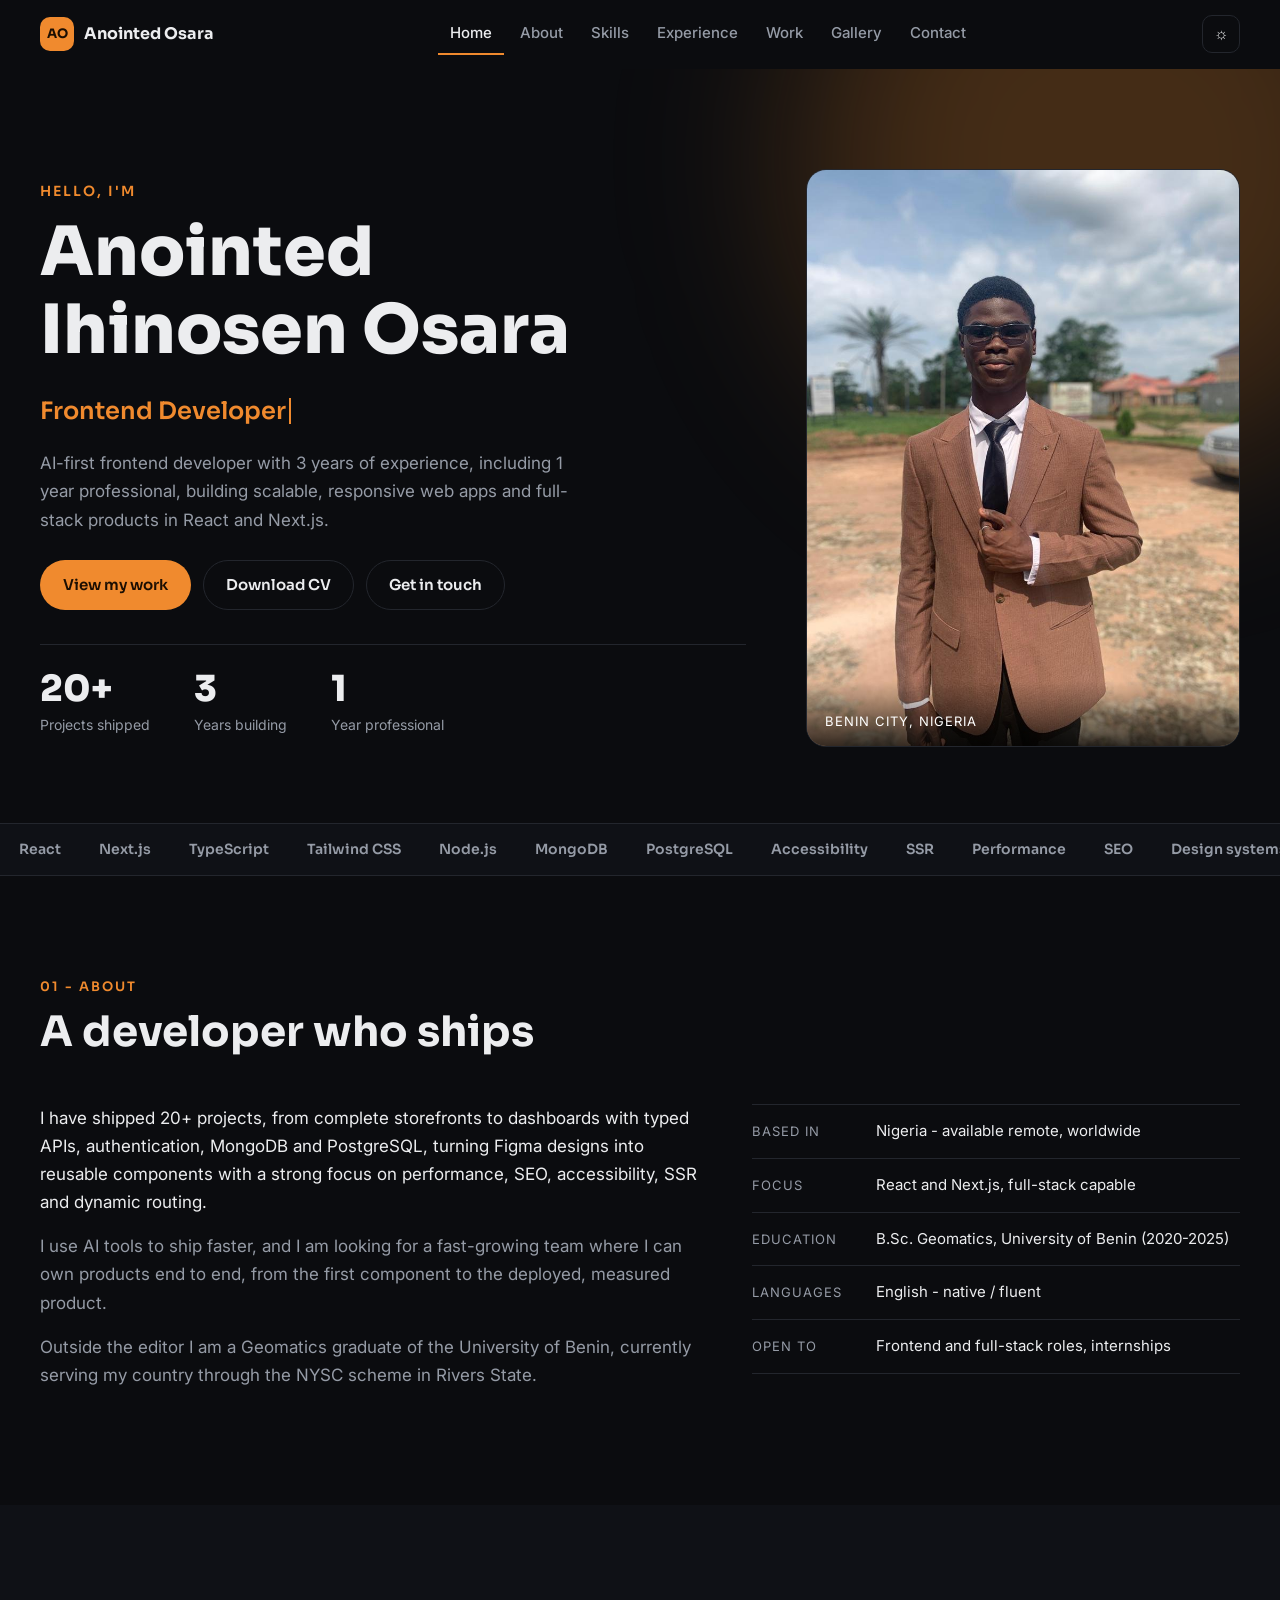
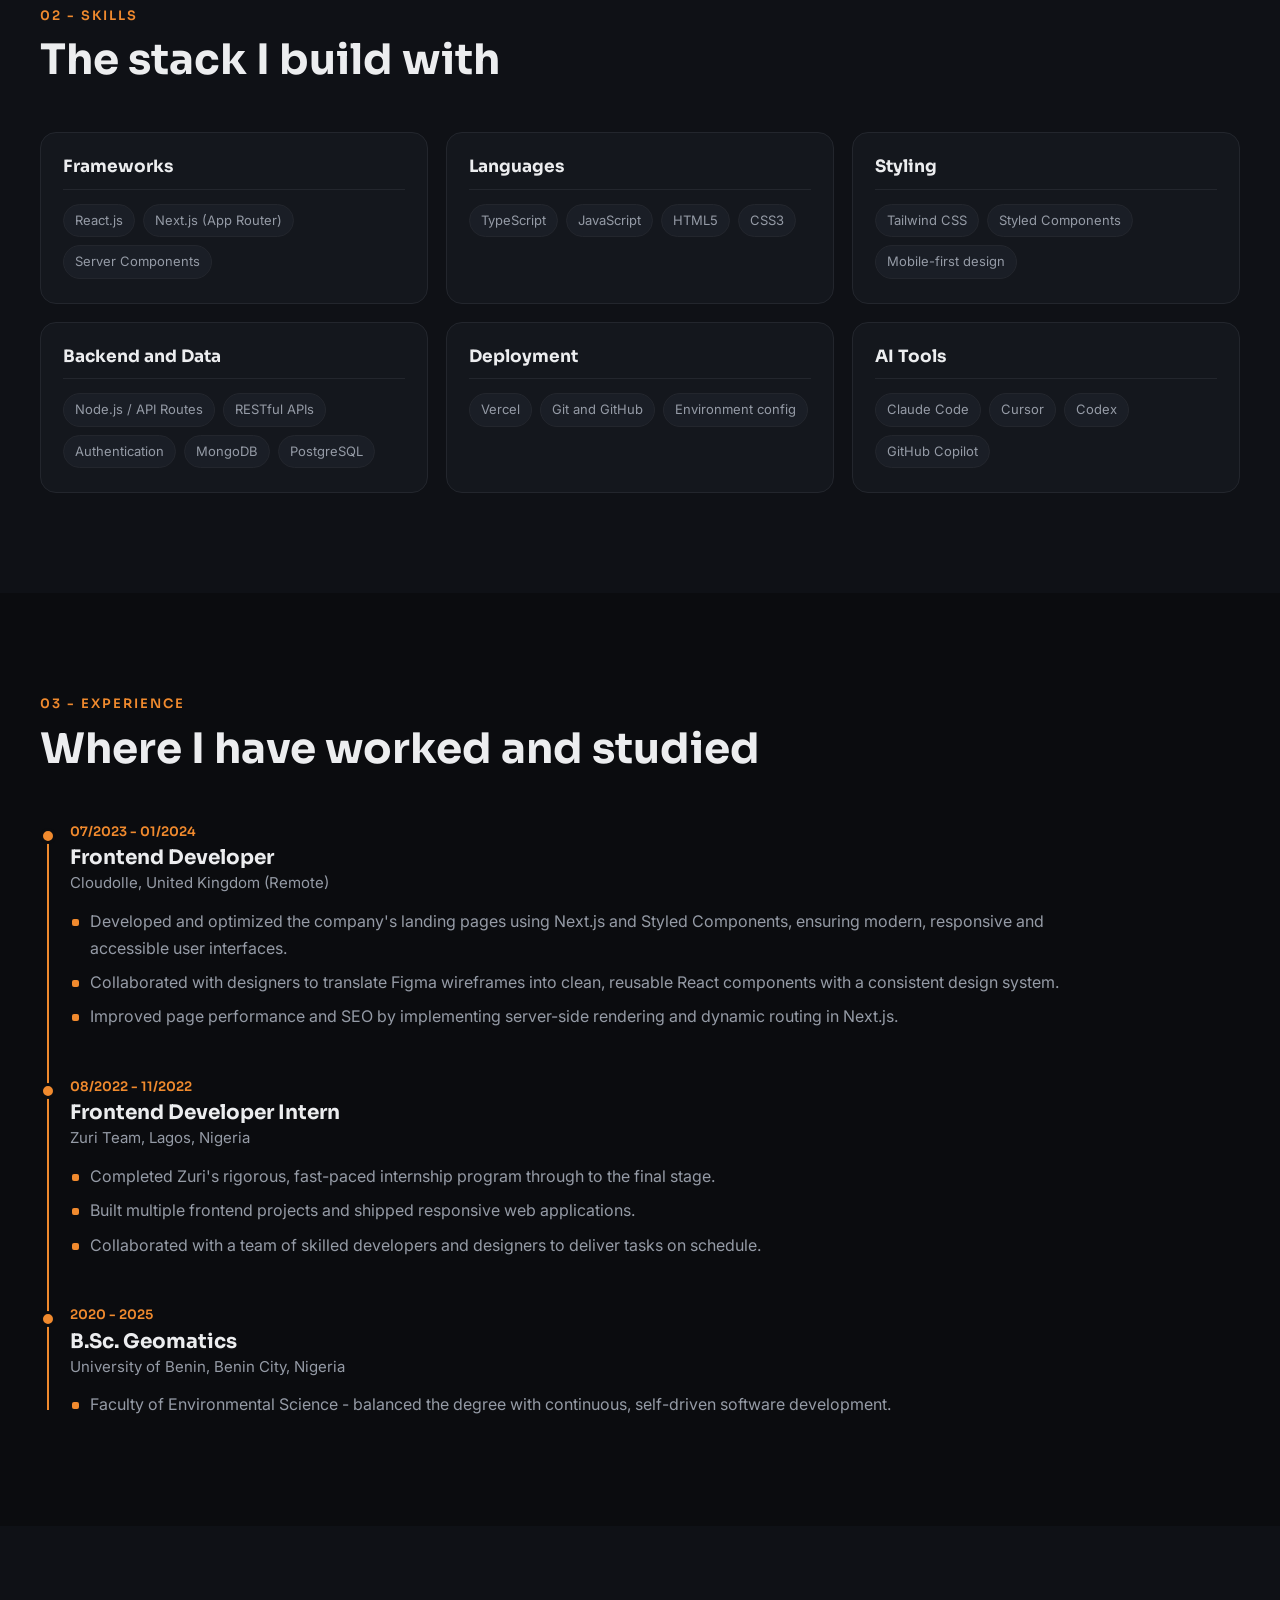
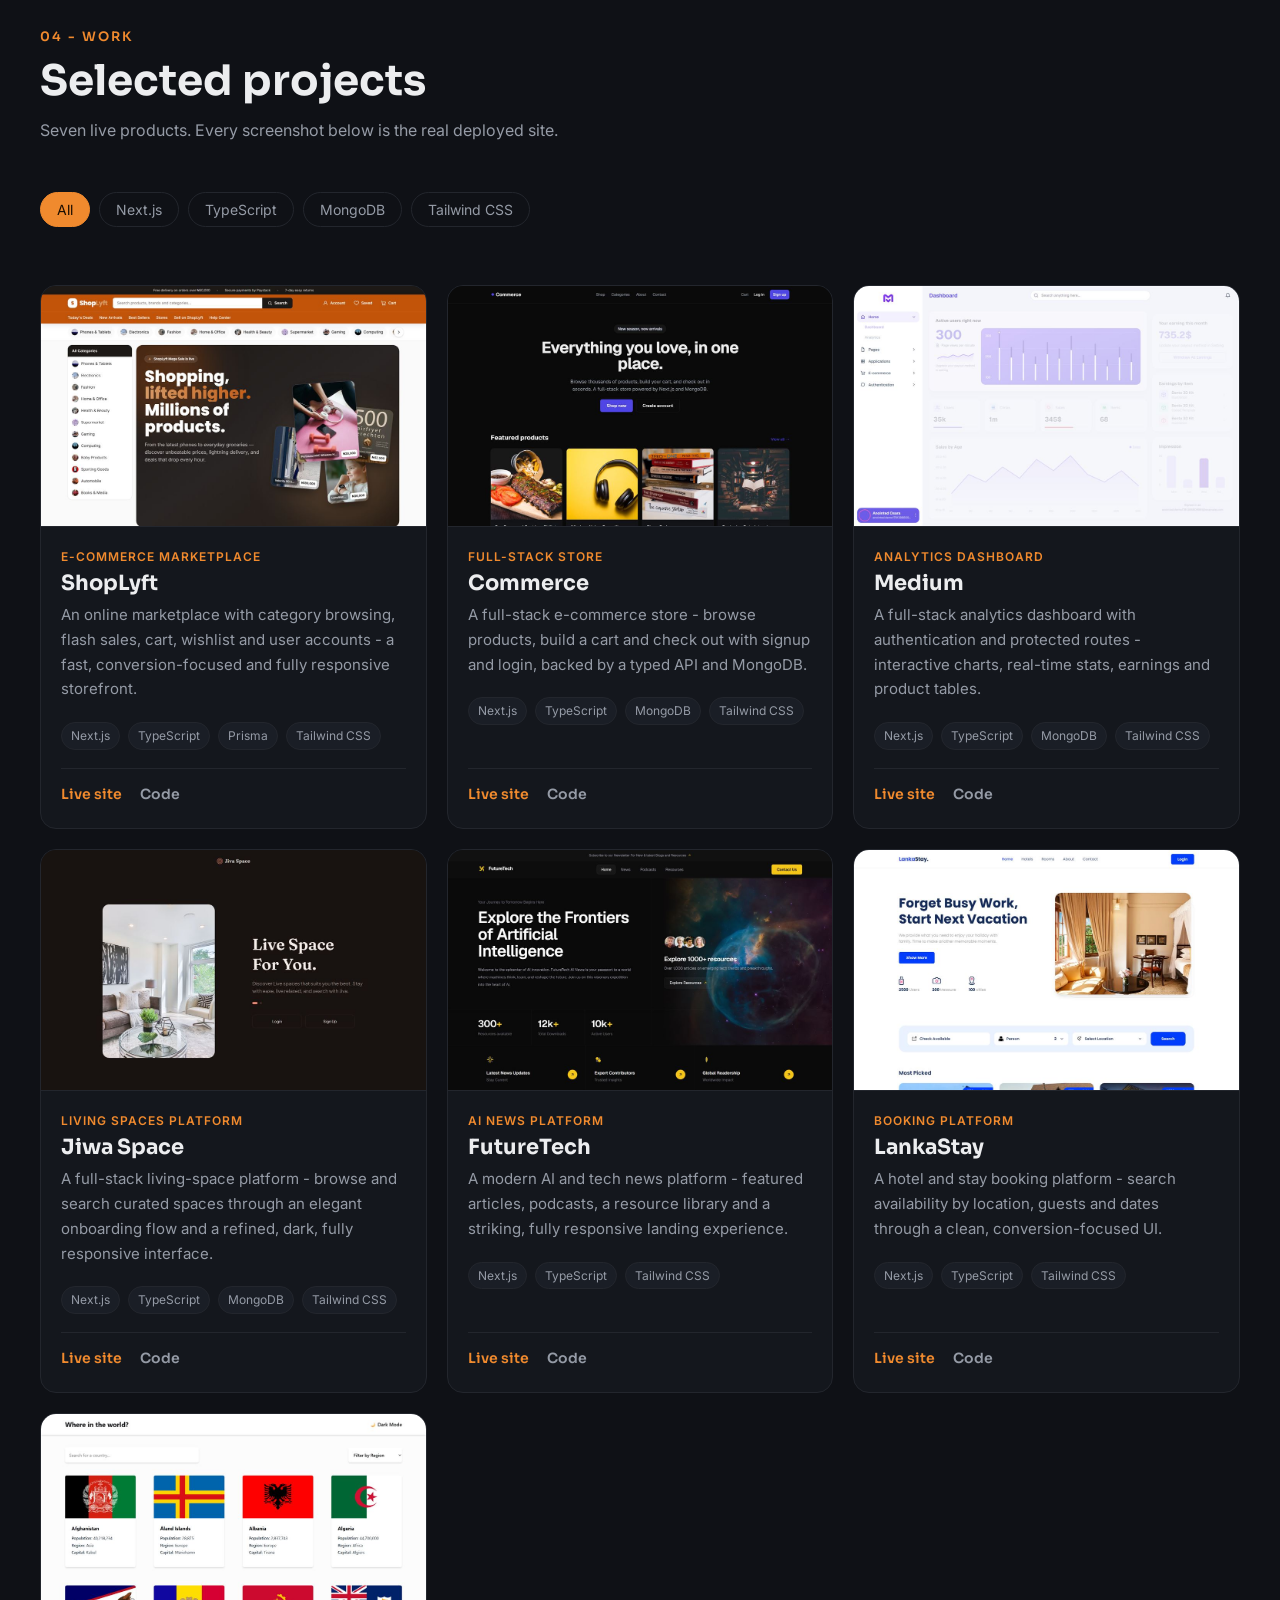
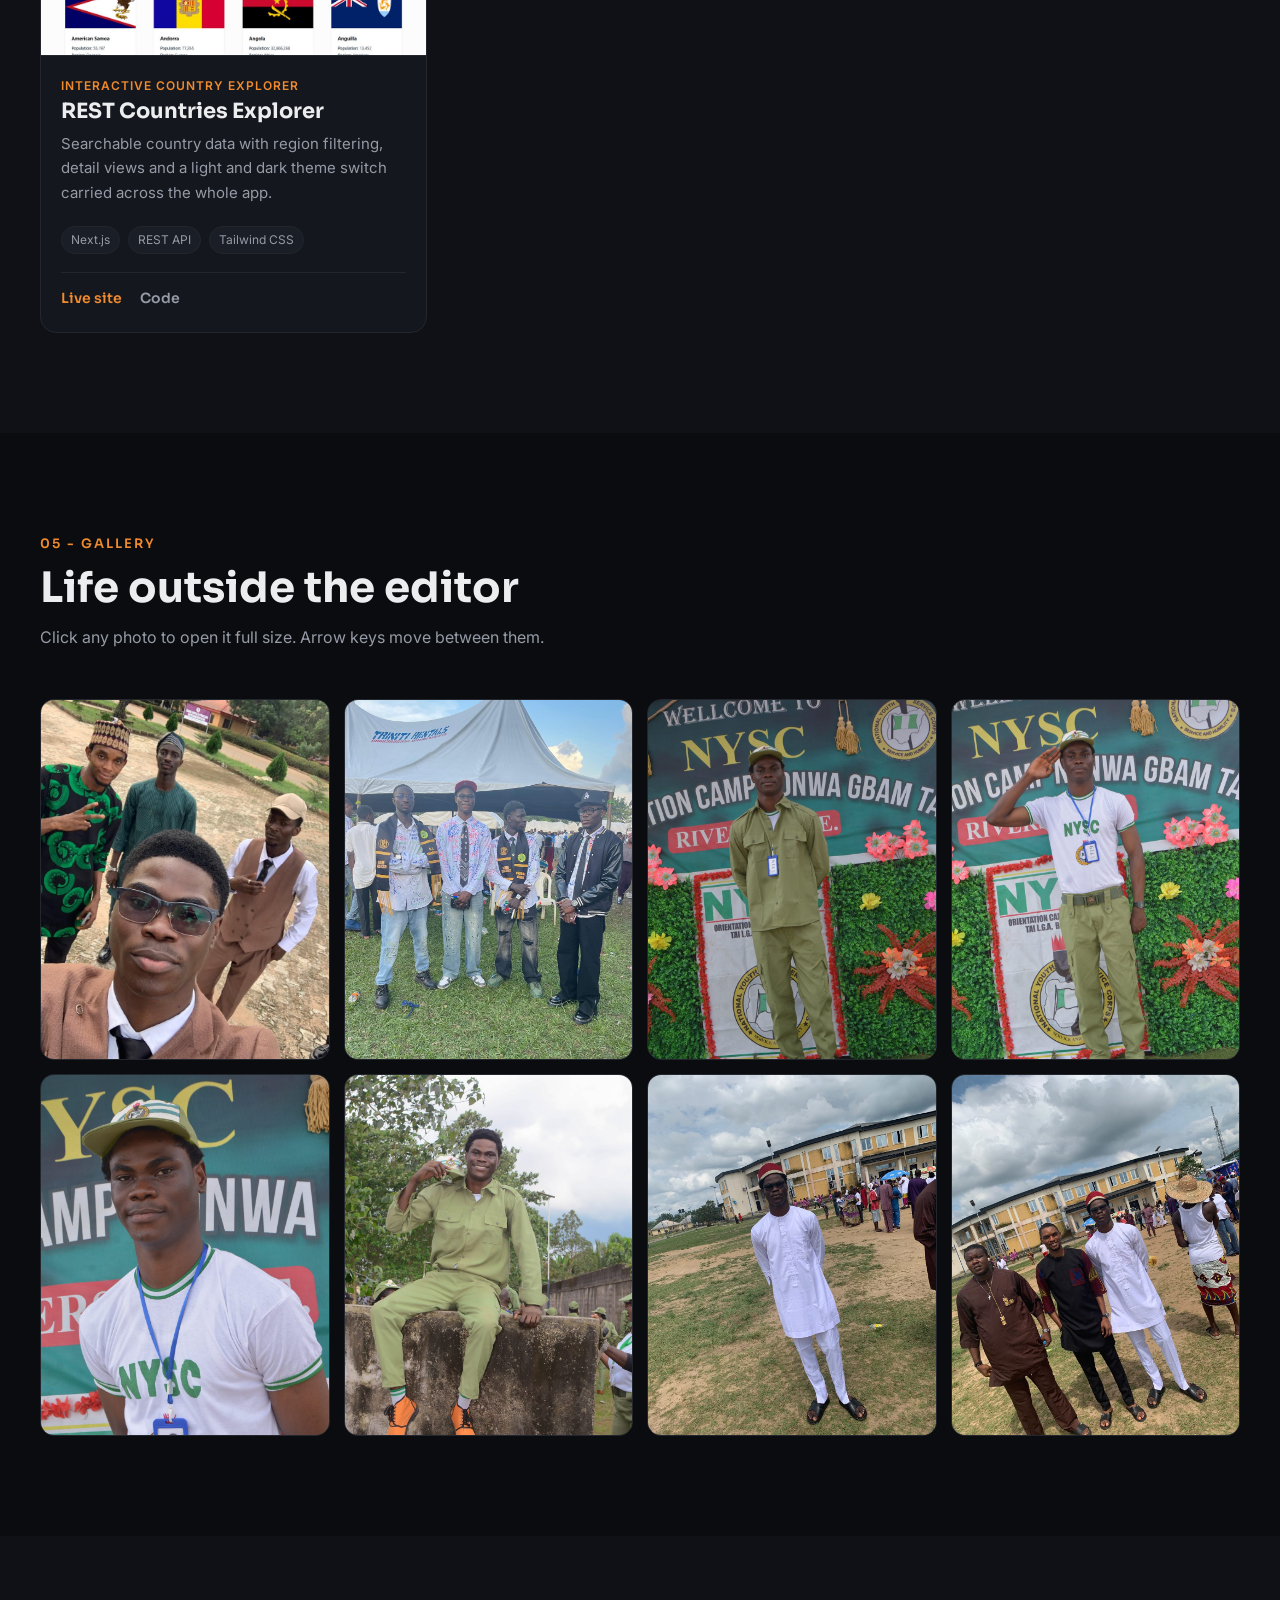
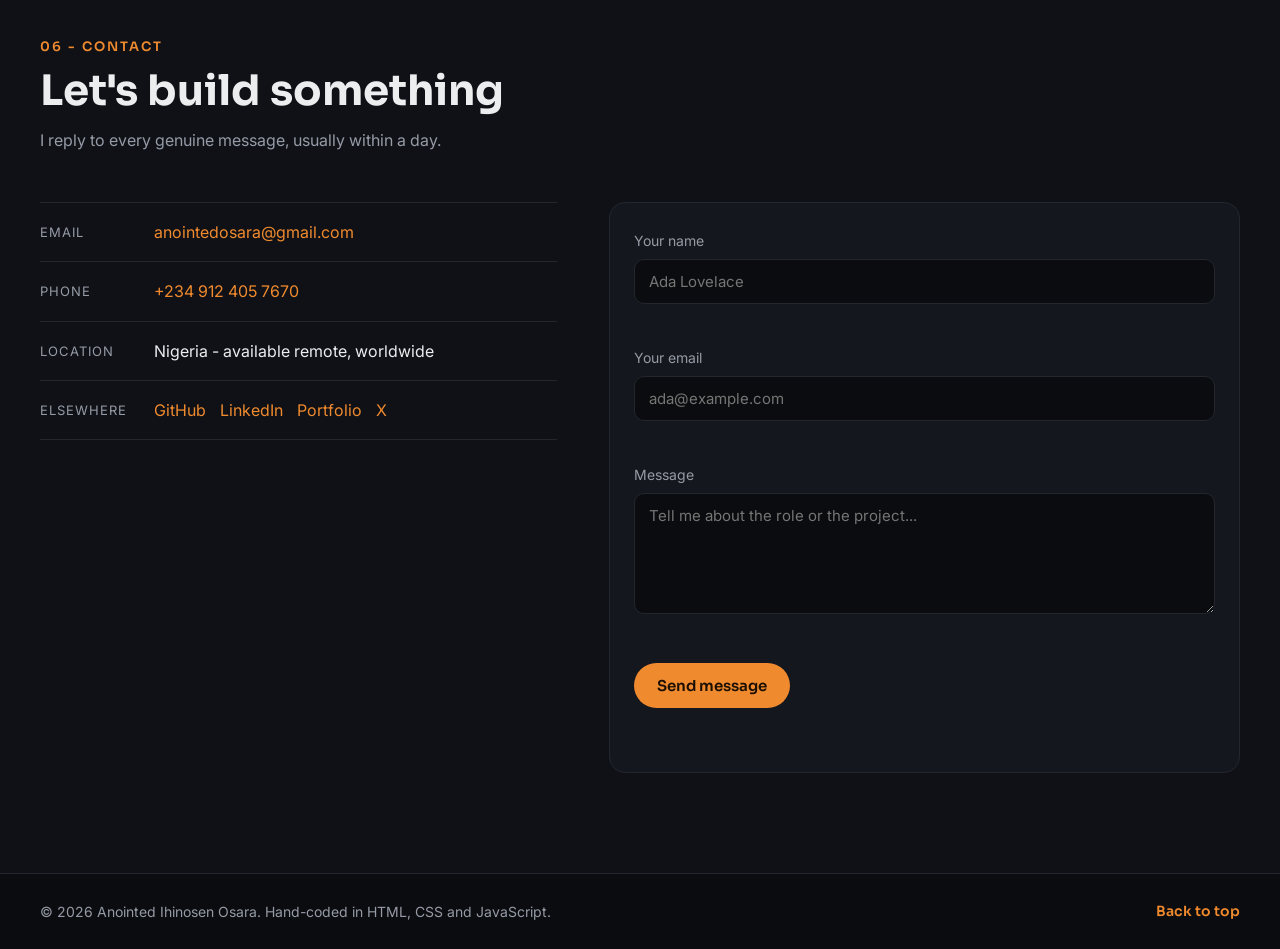
==== index.html @ dbbafff1 "first commit" ====
<!DOCTYPE html>
<html lang="en" data-theme="dark">

<head>
  <meta charset="UTF-8">
  <meta name="viewport" content="width=device-width, initial-scale=1.0">

  <title>Anointed Osara - Frontend Developer</title>
  <meta name="description" content="Personal website of Anointed Ihinosen Osara, a frontend developer building responsive web apps with React and Next.js.">
  <meta name="author" content="Anointed Ihinosen Osara">

  <!-- Used when the page is shared on social media -->
  <meta property="og:title" content="Anointed Osara - Frontend Developer">
  <meta property="og:description" content="Frontend developer (React and Next.js), full-stack capable. 20+ projects shipped.">
  <meta property="og:image" content="images/photo-profile.jpg">

  <!-- The small icon on the browser tab -->
  <link rel="icon" href="favicon.ico">
  <link rel="apple-touch-icon" href="apple-touch-icon.png">

  <!-- Fonts, then our own stylesheet -->
  <link rel="preconnect" href="https://fonts.googleapis.com">
  <link rel="preconnect" href="https://fonts.gstatic.com" crossorigin>
  <link href="https://fonts.googleapis.com/css2?family=Sora:wght@400;600;700;800&family=Inter:wght@400;500;600&display=swap" rel="stylesheet">
  <link rel="stylesheet" href="css/style.css">
</head>

<body>

  <!-- Lets keyboard users jump straight past the menu -->
  <a class="skip-link" href="#main">Skip to content</a>

  <!-- The thin orange bar at the top. JavaScript sets its width. -->
  <div class="progress" id="progress"></div>


  <!-- ============================================================
       HEADER
       ============================================================ -->
  <header class="site-header" id="header">
    <div class="wrap header-inner">

      <a class="brand" href="#home">
        <span class="brand-mark">AO</span>
        <span class="brand-text">Anointed Osara</span>
      </a>

      <nav class="nav" id="nav">
        <ul class="nav-list">
          <li><a class="nav-link" href="#home">Home</a></li>
          <li><a class="nav-link" href="#about">About</a></li>
          <li><a class="nav-link" href="#skills">Skills</a></li>
          <li><a class="nav-link" href="#experience">Experience</a></li>
          <li><a class="nav-link" href="#work">Work</a></li>
          <li><a class="nav-link" href="#gallery">Gallery</a></li>
          <li><a class="nav-link" href="#contact">Contact</a></li>
        </ul>
      </nav>

      <div class="header-tools">
        <!-- Switches between the dark and light colours -->
        <button class="icon-btn" id="themeButton" type="button" aria-label="Switch to light theme">
          <span id="themeIcon">&#9788;</span>
        </button>

        <!-- Opens the menu on phones and tablets -->
        <button class="menu-btn" id="menuButton" type="button" aria-label="Menu" aria-expanded="false">
          &#9776;
        </button>
      </div>

    </div>
  </header>

  <!-- The dark sheet behind the open mobile menu -->
  <div class="nav-scrim" id="navScrim"></div>


  <main id="main">

    <!-- ============================================================
         HERO
         ============================================================ -->
    <section class="hero" id="home">
      <div class="hero-glow"></div>

      <div class="wrap hero-grid">

        <div>
          <p class="eyebrow">Hello, I'm</p>

          <h1 class="hero-name">Anointed<br>Ihinosen Osara</h1>

          <!-- JavaScript types the job titles into this span -->
          <p class="hero-role">
            <span id="typed"></span><span class="caret"></span>
          </p>

          <p class="hero-intro">
            AI-first frontend developer with 3 years of experience, including 1 year
            professional, building scalable, responsive web apps and full-stack
            products in React and Next.js.
          </p>

          <div class="hero-actions">
            <a class="btn btn-primary" href="#work">View my work</a>
            <a class="btn btn-ghost" href="anointed-osara-cv.pdf" download>Download CV</a>
            <a class="btn btn-ghost" href="#contact">Get in touch</a>
          </div>

          <!-- JavaScript counts these up from 0. It reads the
               target from data-count and the "+" from data-suffix. -->
          <ul class="stats" id="stats">
            <li>
              <strong class="stat-number" data-count="20" data-suffix="+">0</strong>
              <span>Projects shipped</span>
            </li>
            <li>
              <strong class="stat-number" data-count="3">0</strong>
              <span>Years building</span>
            </li>
            <li>
              <strong class="stat-number" data-count="1">0</strong>
              <span>Year professional</span>
            </li>
          </ul>
        </div>

        <figure class="hero-photo reveal">
          <img src="images/photo-profile.jpg" width="810" height="1080"
               alt="Anointed Osara standing outdoors in a tan suit and tie">
          <figcaption>Benin City, Nigeria</figcaption>
        </figure>

      </div>

      <!-- The scrolling strip of tool names. The list is written
           twice so the animation can loop without a gap. -->
      <div class="marquee">
        <div class="marquee-track">
          <span>React</span>
          <span>Next.js</span>
          <span>TypeScript</span>
          <span>Tailwind CSS</span>
          <span>Node.js</span>
          <span>MongoDB</span>
          <span>PostgreSQL</span>
          <span>Accessibility</span>
          <span>SSR</span>
          <span>Performance</span>
          <span>SEO</span>
          <span>Design systems</span>

          <span>React</span>
          <span>Next.js</span>
          <span>TypeScript</span>
          <span>Tailwind CSS</span>
          <span>Node.js</span>
          <span>MongoDB</span>
          <span>PostgreSQL</span>
          <span>Accessibility</span>
          <span>SSR</span>
          <span>Performance</span>
          <span>SEO</span>
          <span>Design systems</span>
        </div>
      </div>
    </section>


    <!-- ============================================================
         ABOUT
         ============================================================ -->
    <section class="section" id="about">
      <div class="wrap">

        <div class="section-head reveal">
          <p class="section-tag">01 - About</p>
          <h2 class="section-title">A developer who ships</h2>
        </div>

        <div class="about-grid">

          <div class="about-text reveal">
            <p>
              I have shipped 20+ projects, from complete storefronts to dashboards
              with typed APIs, authentication, MongoDB and PostgreSQL, turning Figma
              designs into reusable components with a strong focus on performance,
              SEO, accessibility, SSR and dynamic routing.
            </p>
            <p>
              I use AI tools to ship faster, and I am looking for a fast-growing team
              where I can own products end to end, from the first component to the
              deployed, measured product.
            </p>
            <p>
              Outside the editor I am a Geomatics graduate of the University of Benin,
              currently serving my country through the NYSC scheme in Rivers State.
            </p>
          </div>

          <ul class="facts reveal">
            <li>
              <span class="fact-key">Based in</span>
              <span class="fact-value">Nigeria - available remote, worldwide</span>
            </li>
            <li>
              <span class="fact-key">Focus</span>
              <span class="fact-value">React and Next.js, full-stack capable</span>
            </li>
            <li>
              <span class="fact-key">Education</span>
              <span class="fact-value">B.Sc. Geomatics, University of Benin (2020-2025)</span>
            </li>
            <li>
              <span class="fact-key">Languages</span>
              <span class="fact-value">English - native / fluent</span>
            </li>
            <li>
              <span class="fact-key">Open to</span>
              <span class="fact-value">Frontend and full-stack roles, internships</span>
            </li>
          </ul>

        </div>
      </div>
    </section>


    <!-- ============================================================
         SKILLS
         ============================================================ -->
    <section class="section section-alt" id="skills">
      <div class="wrap">

        <div class="section-head reveal">
          <p class="section-tag">02 - Skills</p>
          <h2 class="section-title">The stack I build with</h2>
        </div>

        <div class="skills-grid">

          <div class="card skill-card reveal">
            <h3>Frameworks</h3>
            <ul class="tags">
              <li>React.js</li>
              <li>Next.js (App Router)</li>
              <li>Server Components</li>
            </ul>
          </div>

          <div class="card skill-card reveal">
            <h3>Languages</h3>
            <ul class="tags">
              <li>TypeScript</li>
              <li>JavaScript</li>
              <li>HTML5</li>
              <li>CSS3</li>
            </ul>
          </div>

          <div class="card skill-card reveal">
            <h3>Styling</h3>
            <ul class="tags">
              <li>Tailwind CSS</li>
              <li>Styled Components</li>
              <li>Mobile-first design</li>
            </ul>
          </div>

          <div class="card skill-card reveal">
            <h3>Backend and Data</h3>
            <ul class="tags">
              <li>Node.js / API Routes</li>
              <li>RESTful APIs</li>
              <li>Authentication</li>
              <li>MongoDB</li>
              <li>PostgreSQL</li>
            </ul>
          </div>

          <div class="card skill-card reveal">
            <h3>Deployment</h3>
            <ul class="tags">
              <li>Vercel</li>
              <li>Git and GitHub</li>
              <li>Environment config</li>
            </ul>
          </div>

          <div class="card skill-card reveal">
            <h3>AI Tools</h3>
            <ul class="tags">
              <li>Claude Code</li>
              <li>Cursor</li>
              <li>Codex</li>
              <li>GitHub Copilot</li>
            </ul>
          </div>

        </div>
      </div>
    </section>


    <!-- ============================================================
         EXPERIENCE
         ============================================================ -->
    <section class="section" id="experience">
      <div class="wrap">

        <div class="section-head reveal">
          <p class="section-tag">03 - Experience</p>
          <h2 class="section-title">Where I have worked and studied</h2>
        </div>

        <div class="timeline">

          <div class="job reveal">
            <div class="job-dot"></div>
            <p class="job-date">07/2023 - 01/2024</p>
            <h3 class="job-role">Frontend Developer</h3>
            <p class="job-place">Cloudolle, United Kingdom (Remote)</p>
            <ul class="job-points">
              <li>
                Developed and optimized the company's landing pages using Next.js and
                Styled Components, ensuring modern, responsive and accessible user
                interfaces.
              </li>
              <li>
                Collaborated with designers to translate Figma wireframes into clean,
                reusable React components with a consistent design system.
              </li>
              <li>
                Improved page performance and SEO by implementing server-side
                rendering and dynamic routing in Next.js.
              </li>
            </ul>
          </div>

          <div class="job reveal">
            <div class="job-dot"></div>
            <p class="job-date">08/2022 - 11/2022</p>
            <h3 class="job-role">Frontend Developer Intern</h3>
            <p class="job-place">Zuri Team, Lagos, Nigeria</p>
            <ul class="job-points">
              <li>
                Completed Zuri's rigorous, fast-paced internship program through to
                the final stage.
              </li>
              <li>Built multiple frontend projects and shipped responsive web applications.</li>
              <li>
                Collaborated with a team of skilled developers and designers to
                deliver tasks on schedule.
              </li>
            </ul>
          </div>

          <div class="job reveal">
            <div class="job-dot"></div>
            <p class="job-date">2020 - 2025</p>
            <h3 class="job-role">B.Sc. Geomatics</h3>
            <p class="job-place">University of Benin, Benin City, Nigeria</p>
            <ul class="job-points">
              <li>
                Faculty of Environmental Science - balanced the degree with
                continuous, self-driven software development.
              </li>
            </ul>
          </div>

        </div>
      </div>
    </section>


    <!-- ============================================================
         WORK
         Each card carries data-tech. The filter buttons carry
         data-filter. JavaScript compares the two.
         ============================================================ -->
    <section class="section section-alt" id="work">
      <div class="wrap">

        <div class="section-head reveal">
          <p class="section-tag">04 - Work</p>
          <h2 class="section-title">Selected projects</h2>
          <p class="section-sub">
            Seven live products. Every screenshot below is the real deployed site.
          </p>
        </div>

        <div class="filters reveal">
          <button class="chip on" type="button" data-filter="all">All</button>
          <button class="chip" type="button" data-filter="nextjs">Next.js</button>
          <button class="chip" type="button" data-filter="typescript">TypeScript</button>
          <button class="chip" type="button" data-filter="mongodb">MongoDB</button>
          <button class="chip" type="button" data-filter="tailwind">Tailwind CSS</button>
        </div>

        <p class="filter-note" id="filterNote"></p>

        <div class="work-grid">

          <div class="card work-card reveal" data-tech="nextjs typescript tailwind">
            <a class="work-shot" href="https://shop-lyft.vercel.app/" target="_blank" rel="noopener">
              <img src="images/project-shoplyft.jpg" width="1000" height="625" loading="lazy"
                   alt="Screenshot of the ShopLyft storefront homepage">
            </a>
            <div class="work-body">
              <p class="work-kind">E-Commerce Marketplace</p>
              <h3 class="work-name">ShopLyft</h3>
              <p class="work-sum">
                An online marketplace with category browsing, flash sales, cart,
                wishlist and user accounts - a fast, conversion-focused and fully
                responsive storefront.
              </p>
              <ul class="tags small">
                <li>Next.js</li>
                <li>TypeScript</li>
                <li>Prisma</li>
                <li>Tailwind CSS</li>
              </ul>
              <p class="work-links">
                <a href="https://shop-lyft.vercel.app/" target="_blank" rel="noopener">Live site</a>
                <a class="code-link" href="https://github.com/anointedosara/ShopLyft" target="_blank" rel="noopener">Code</a>
              </p>
            </div>
          </div>

          <div class="card work-card reveal" data-tech="nextjs typescript mongodb tailwind">
            <a class="work-shot" href="https://commerce-psi-three-94.vercel.app/" target="_blank" rel="noopener">
              <img src="images/project-commerce.jpg" width="1000" height="625" loading="lazy"
                   alt="Screenshot of the Commerce full-stack store homepage">
            </a>
            <div class="work-body">
              <p class="work-kind">Full-Stack Store</p>
              <h3 class="work-name">Commerce</h3>
              <p class="work-sum">
                A full-stack e-commerce store - browse products, build a cart and
                check out with signup and login, backed by a typed API and MongoDB.
              </p>
              <ul class="tags small">
                <li>Next.js</li>
                <li>TypeScript</li>
                <li>MongoDB</li>
                <li>Tailwind CSS</li>
              </ul>
              <p class="work-links">
                <a href="https://commerce-psi-three-94.vercel.app/" target="_blank" rel="noopener">Live site</a>
                <a class="code-link" href="https://github.com/anointedosara/commerce" target="_blank" rel="noopener">Code</a>
              </p>
            </div>
          </div>

          <div class="card work-card reveal" data-tech="nextjs typescript mongodb tailwind">
            <a class="work-shot" href="https://medium-dashboard.vercel.app/" target="_blank" rel="noopener">
              <img src="images/project-medium.jpg" width="1000" height="625" loading="lazy"
                   alt="Screenshot of the Medium analytics dashboard">
            </a>
            <div class="work-body">
              <p class="work-kind">Analytics Dashboard</p>
              <h3 class="work-name">Medium</h3>
              <p class="work-sum">
                A full-stack analytics dashboard with authentication and protected
                routes - interactive charts, real-time stats, earnings and product
                tables.
              </p>
              <ul class="tags small">
                <li>Next.js</li>
                <li>TypeScript</li>
                <li>MongoDB</li>
                <li>Tailwind CSS</li>
              </ul>
              <p class="work-links">
                <a href="https://medium-dashboard.vercel.app/" target="_blank" rel="noopener">Live site</a>
                <a class="code-link" href="https://github.com/anointedosara/medium-dashboard" target="_blank" rel="noopener">Code</a>
              </p>
            </div>
          </div>

          <div class="card work-card reveal" data-tech="nextjs typescript mongodb tailwind">
            <a class="work-shot" href="https://jiwa-space.vercel.app/" target="_blank" rel="noopener">
              <img src="images/project-jiwa-space.jpg" width="1000" height="625" loading="lazy"
                   alt="Screenshot of the Jiwa Space living-spaces platform">
            </a>
            <div class="work-body">
              <p class="work-kind">Living Spaces Platform</p>
              <h3 class="work-name">Jiwa Space</h3>
              <p class="work-sum">
                A full-stack living-space platform - browse and search curated spaces
                through an elegant onboarding flow and a refined, dark, fully
                responsive interface.
              </p>
              <ul class="tags small">
                <li>Next.js</li>
                <li>TypeScript</li>
                <li>MongoDB</li>
                <li>Tailwind CSS</li>
              </ul>
              <p class="work-links">
                <a href="https://jiwa-space.vercel.app/" target="_blank" rel="noopener">Live site</a>
                <a class="code-link" href="https://github.com/anointedosara/jiwa-space" target="_blank" rel="noopener">Code</a>
              </p>
            </div>
          </div>

          <div class="card work-card reveal" data-tech="nextjs typescript tailwind">
            <a class="work-shot" href="https://ai-blog-page.vercel.app/" target="_blank" rel="noopener">
              <img src="images/project-futuretech.jpg" width="1000" height="625" loading="lazy"
                   alt="Screenshot of the FutureTech AI news platform landing page">
            </a>
            <div class="work-body">
              <p class="work-kind">AI News Platform</p>
              <h3 class="work-name">FutureTech</h3>
              <p class="work-sum">
                A modern AI and tech news platform - featured articles, podcasts, a
                resource library and a striking, fully responsive landing experience.
              </p>
              <ul class="tags small">
                <li>Next.js</li>
                <li>TypeScript</li>
                <li>Tailwind CSS</li>
              </ul>
              <p class="work-links">
                <a href="https://ai-blog-page.vercel.app/" target="_blank" rel="noopener">Live site</a>
                <a class="code-link" href="https://github.com/anointedosara/ai-blog-page" target="_blank" rel="noopener">Code</a>
              </p>
            </div>
          </div>

          <div class="card work-card reveal" data-tech="nextjs typescript tailwind">
            <a class="work-shot" href="https://lankastay-alpha.vercel.app/" target="_blank" rel="noopener">
              <img src="images/project-lankastay.jpg" width="1000" height="625" loading="lazy"
                   alt="Screenshot of the LankaStay booking platform homepage">
            </a>
            <div class="work-body">
              <p class="work-kind">Booking Platform</p>
              <h3 class="work-name">LankaStay</h3>
              <p class="work-sum">
                A hotel and stay booking platform - search availability by location,
                guests and dates through a clean, conversion-focused UI.
              </p>
              <ul class="tags small">
                <li>Next.js</li>
                <li>TypeScript</li>
                <li>Tailwind CSS</li>
              </ul>
              <p class="work-links">
                <a href="https://lankastay-alpha.vercel.app/" target="_blank" rel="noopener">Live site</a>
                <a class="code-link" href="https://github.com/anointedosara/Lankastay" target="_blank" rel="noopener">Code</a>
              </p>
            </div>
          </div>

          <div class="card work-card reveal" data-tech="nextjs tailwind">
            <a class="work-shot" href="https://rest-countries-api-with-color-theme-inky.vercel.app/" target="_blank" rel="noopener">
              <img src="images/project-rest-countries.jpg" width="1000" height="625" loading="lazy"
                   alt="Screenshot of the REST Countries Explorer">
            </a>
            <div class="work-body">
              <p class="work-kind">Interactive Country Explorer</p>
              <h3 class="work-name">REST Countries Explorer</h3>
              <p class="work-sum">
                Searchable country data with region filtering, detail views and a
                light and dark theme switch carried across the whole app.
              </p>
              <ul class="tags small">
                <li>Next.js</li>
                <li>REST API</li>
                <li>Tailwind CSS</li>
              </ul>
              <p class="work-links">
                <a href="https://rest-countries-api-with-color-theme-inky.vercel.app/" target="_blank" rel="noopener">Live site</a>
                <a class="code-link" href="https://github.com/anointedosara/REST-Countries-API-with-color-theme-switcher" target="_blank" rel="noopener">Code</a>
              </p>
            </div>
          </div>

        </div>
      </div>
    </section>


    <!-- ============================================================
         GALLERY
         Clicking a photo opens the big viewer at the bottom of
         this file. JavaScript reads the image and the caption.
         ============================================================ -->
    <section class="section" id="gallery">
      <div class="wrap">

        <div class="section-head reveal">
          <p class="section-tag">05 - Gallery</p>
          <h2 class="section-title">Life outside the editor</h2>
          <p class="section-sub">
            Click any photo to open it full size. Arrow keys move between them.
          </p>
        </div>

        <div class="gallery-grid">

          <figure class="photo reveal" tabindex="0" role="button">
            <img src="images/photo-friends-selfie.jpg" width="810" height="1080" loading="lazy"
                 alt="Anointed Osara taking a selfie with three friends after his final-year project defence">
            <figcaption>Project defence, with the boys</figcaption>
          </figure>

          <figure class="photo reveal" tabindex="0" role="button">
            <img src="images/photo-signout.jpg" width="1050" height="1400" loading="lazy"
                 alt="Anointed Osara with three coursemates in shirts covered in signatures on signing-out day">
            <figcaption>Geomatics, Class of 2025 - signing out</figcaption>
          </figure>

          <figure class="photo reveal" tabindex="0" role="button">
            <img src="images/photo-camp-khaki.jpg" width="934" height="1400" loading="lazy"
                 alt="Anointed Osara in full NYSC khaki at the swearing-in ceremony, in front of the orientation camp banner">
            <figcaption>Swearing-in ceremony - NYSC Orientation Camp, Nonwa Gbam, Tai LGA, Rivers State</figcaption>
          </figure>

          <figure class="photo reveal" tabindex="0" role="button">
            <img src="images/photo-camp-salute.jpg" width="934" height="1400" loading="lazy"
                 alt="Anointed Osara saluting in his NYSC t-shirt and khaki trousers on swearing-in day">
            <figcaption>Swearing-in day - the salute</figcaption>
          </figure>

          <figure class="photo reveal" tabindex="0" role="button">
            <img src="images/photo-camp-portrait.jpg" width="934" height="1400" loading="lazy"
                 alt="Close-up portrait of Anointed Osara in an NYSC t-shirt and cap on swearing-in day">
            <figcaption>Swearing-in day - platoon 9</figcaption>
          </figure>

          <figure class="photo reveal" tabindex="0" role="button">
            <img src="images/photo-camp-wall.jpg" width="933" height="1400" loading="lazy"
                 alt="Anointed Osara sitting on a wall with fellow corps members during Man o' War drills, holding his NYSC cap">
            <figcaption>Man o' War drills in camp</figcaption>
          </figure>

          <figure class="photo reveal" tabindex="0" role="button">
            <img src="images/photo-culture-solo.jpg" width="1050" height="1400" loading="lazy"
                 alt="Anointed Osara in white traditional dress and a red cap at the cultural carnival">
            <figcaption>Cultural carnival at camp</figcaption>
          </figure>

          <figure class="photo reveal" tabindex="0" role="button">
            <img src="images/photo-culture-friends.jpg" width="1050" height="1400" loading="lazy"
                 alt="Anointed Osara with two friends in traditional dress at the cultural carnival">
            <figcaption>Cultural carnival, with camp friends</figcaption>
          </figure>

        </div>
      </div>
    </section>


    <!-- ============================================================
         CONTACT
         ============================================================ -->
    <section class="section section-alt" id="contact">
      <div class="wrap">

        <div class="section-head reveal">
          <p class="section-tag">06 - Contact</p>
          <h2 class="section-title">Let's build something</h2>
          <p class="section-sub">
            I reply to every genuine message, usually within a day.
          </p>
        </div>

        <div class="contact-grid">

          <ul class="contact-list reveal">
            <li>
              <span class="contact-key">Email</span>
              <a class="contact-value" href="mailto:anointedosara@gmail.com">anointedosara@gmail.com</a>
            </li>
            <li>
              <span class="contact-key">Phone</span>
              <a class="contact-value" href="tel:+2349124057670">+234 912 405 7670</a>
            </li>
            <li>
              <span class="contact-key">Location</span>
              <span class="contact-value">Nigeria - available remote, worldwide</span>
            </li>
            <li>
              <span class="contact-key">Elsewhere</span>
              <span class="contact-value socials">
                <a href="https://github.com/anointedosara" target="_blank" rel="noopener">GitHub</a>
                <a href="https://www.linkedin.com/in/anointed-osara" target="_blank" rel="noopener">LinkedIn</a>
                <a href="https://anointedosara.vercel.app/" target="_blank" rel="noopener">Portfolio</a>
                <a href="https://x.com/lil_ted_03" target="_blank" rel="noopener">X</a>
              </span>
            </li>
          </ul>

          <!-- novalidate turns off the browser's own warnings, so our
               own messages in main.js are the ones you see -->
          <form class="card form reveal" id="contactForm" novalidate>

            <div class="field">
              <label for="name">Your name</label>
              <input type="text" id="name" name="name" placeholder="Ada Lovelace">
              <p class="error-text"></p>
            </div>

            <div class="field">
              <label for="email">Your email</label>
              <input type="email" id="email" name="email" placeholder="ada@example.com">
              <p class="error-text"></p>
            </div>

            <div class="field">
              <label for="message">Message</label>
              <textarea id="message" name="message" rows="5"
                        placeholder="Tell me about the role or the project..."></textarea>
              <p class="error-text"></p>
            </div>

            <button class="btn btn-primary" type="submit">Send message</button>
            <p class="form-status" id="formStatus"></p>

          </form>

        </div>
      </div>
    </section>

  </main>


  <!-- ============================================================
       FOOTER
       ============================================================ -->
  <footer class="site-footer">
    <div class="wrap footer-inner">
      <p>
        &copy; <span id="year">2026</span> Anointed Ihinosen Osara.
        Hand-coded in HTML, CSS and JavaScript.
      </p>
      <a class="to-top" href="#home">Back to top</a>
    </div>
  </footer>


  <!-- ============================================================
       PHOTO VIEWER
       Starts hidden. JavaScript fills in the image and caption
       when a gallery photo is clicked.
       ============================================================ -->
  <div class="lightbox" id="lightbox" role="dialog" aria-label="Photo viewer" hidden>

    <button class="lb-close" id="lightboxClose" type="button" aria-label="Close">&times;</button>

    <button class="lb-arrow lb-prev" id="lightboxPrev" type="button" aria-label="Previous photo">&#8249;</button>

    <figure>
      <img id="lightboxImage" src="" alt="">
      <figcaption id="lightboxCaption"></figcaption>
    </figure>

    <button class="lb-arrow lb-next" id="lightboxNext" type="button" aria-label="Next photo">&#8250;</button>

  </div>


  <!-- Appears once you scroll down -->
  <button class="top-btn" id="topButton" type="button" aria-label="Back to top" hidden>&uarr;</button>


  <script src="js/main.js"></script>
</body>

</html>
---- css/style.css ----
/* =========================================================
   Anointed Osara - personal website
   Plain CSS, in the order the page is built:
     1. Colours and fonts        6. Experience
     2. Basic page setup         7. Work
     3. Header and menu          8. Gallery
     4. Hero                     9. Contact and footer
     5. Skills                  10. Lightbox
                                11. Screen sizes
   ========================================================= */


/* =========================================================
   1. COLOURS AND FONTS
   These are CSS variables. We write a colour once here and
   use it everywhere with var(--name), so changing the whole
   site means changing one line.
   ========================================================= */
:root {
  --bg:          #0b0c0f;   /* page background          */
  --bg-alt:      #0f1116;   /* every second section     */
  --panel:       #14171d;   /* cards and boxes          */
  --panel-2:     #1a1e26;   /* small tags inside cards  */
  --line:        #23262d;   /* borders                  */
  --text:        #ecedef;   /* main text                */
  --muted:       #959ba6;   /* less important text      */
  --accent:      #f08a2e;   /* orange                   */
  --accent-2:    #ffc06b;   /* lighter orange           */
  --accent-soft: rgba(240, 138, 46, 0.25);  /* glow and shadow */
  --on-accent:   #1b0e02;   /* text on an orange button */

  --gutter: 40px;           /* space at the left and right edges */

  --font-title: "Sora", Arial, sans-serif;
  --font-text:  "Inter", Arial, sans-serif;
}

/* The light theme simply replaces the same variables.
   JavaScript puts data-theme="light" on the <html> tag. */
[data-theme="light"] {
  --bg:          #fbfaf8;
  --bg-alt:      #f3f1ed;
  --panel:       #ffffff;
  --panel-2:     #f7f5f1;
  --line:        #e2ded7;
  --text:        #15171c;
  --muted:       #5c626d;
  --accent:      #c85a0e;
  --accent-2:    #9c4409;
  --accent-soft: rgba(200, 90, 14, 0.18);
  --on-accent:   #ffffff;
}


/* =========================================================
   2. BASIC PAGE SETUP
   ========================================================= */

/* Makes width and height include padding and borders, so
   adding padding does not make a box wider than you expect. */
* {
  box-sizing: border-box;
}

html {
  /* Menu links glide down the page instead of jumping */
  scroll-behavior: smooth;
  /* Stops headings hiding under the sticky header */
  scroll-padding-top: 90px;
}

body {
  margin: 0;
  background: var(--bg);
  color: var(--text);
  font-family: var(--font-text);
  font-size: 16px;
  line-height: 1.65;
  overflow-x: hidden;
}

/* JavaScript adds this while the menu or photo viewer is open,
   so the page behind cannot be scrolled */
body.no-scroll {
  overflow: hidden;
}

img {
  display: block;
  max-width: 100%;
  height: auto;
}

ul {
  margin: 0;
  padding: 0;
  list-style: none;
}

p {
  margin: 0 0 16px;
}

h1, h2, h3 {
  font-family: var(--font-title);
  line-height: 1.15;
  margin: 0 0 12px;
}

a {
  color: var(--accent);
  text-decoration: none;
}

a:hover {
  color: var(--accent-2);
}

/* An orange ring around whatever you select with the Tab key */
:focus-visible {
  outline: 2px solid var(--accent);
  outline-offset: 3px;
}

/* A link for keyboard users. It sits off-screen until it is
   selected with Tab, then it slides into view. */
.skip-link {
  position: absolute;
  top: 10px;
  left: -9999px;
  z-index: 200;
  padding: 10px 16px;
  border-radius: 8px;
  background: var(--accent);
  color: var(--on-accent);
  font-weight: 600;
}

.skip-link:focus {
  left: 16px;
}

/* Every section puts its content inside .wrap, so all the
   sections line up with each other */
.wrap {
  width: 100%;
  max-width: 1480px;
  margin: 0 auto;
  padding: 0 var(--gutter);
}

/* The thin orange bar at the very top. JavaScript sets its width. */
.progress {
  position: fixed;
  top: 0;
  left: 0;
  z-index: 120;
  width: 0;
  height: 3px;
  background: var(--accent);
}


/* =========================================================
   3. HEADER AND MENU
   ========================================================= */

.site-header {
  position: sticky;      /* stays at the top as you scroll */
  top: 0;
  z-index: 110;
  background: var(--bg);
  border-bottom: 1px solid transparent;
}

/* JavaScript adds this once you have scrolled down a little */
.site-header.scrolled {
  border-bottom-color: var(--line);
}

.header-inner {
  display: flex;
  align-items: center;
  justify-content: space-between;
  gap: 16px;
  min-height: 68px;
}

.brand {
  display: flex;
  align-items: center;
  gap: 10px;
  color: var(--text);
  font-family: var(--font-title);
  font-weight: 700;
}

.brand:hover {
  color: var(--text);
}

.brand-mark {
  width: 34px;
  height: 34px;
  border-radius: 10px;
  background: var(--accent);
  color: var(--on-accent);
  font-size: 13px;
  line-height: 34px;
  text-align: center;
}

.nav-list {
  display: flex;
  gap: 4px;
}

.nav-link {
  display: block;
  padding: 8px 12px;
  border-radius: 8px;
  color: var(--muted);
  font-size: 15px;
  font-weight: 500;
}

.nav-link:hover {
  background: var(--panel);
  color: var(--text);
}

/* JavaScript adds this to the link for the section you are reading */
.nav-link.active {
  color: var(--text);
  border-bottom: 2px solid var(--accent);
  border-radius: 8px 8px 0 0;
}

.header-tools {
  display: flex;
  align-items: center;
  gap: 8px;
  z-index: 116;
}

/* The theme button and the hamburger button */
.icon-btn,
.menu-btn {
  width: 38px;
  height: 38px;
  padding: 0;
  border: 1px solid var(--line);
  border-radius: 10px;
  background: none;
  color: var(--text);
  font-size: 16px;
  line-height: 1;
  cursor: pointer;
}

.icon-btn:hover,
.menu-btn:hover {
  border-color: var(--accent);
}

/* The hamburger is hidden on big screens. Section 11 shows it. */
.menu-btn {
  display: none;
}

/* The dark sheet behind the open mobile menu */
.nav-scrim {
  display: none;
  position: fixed;
  top: 0;
  left: 0;
  z-index: 114;
  width: 100%;
  height: 100%;
  background: rgba(0, 0, 0, 0.5);
}

.nav-scrim.open {
  display: block;
}


/* =========================================================
   4. HERO (the big first screen)
   ========================================================= */

.hero {
  position: relative;
  padding-top: 100px;
  overflow: hidden;
}

/* The soft orange glow in the top corner */
.hero-glow {
  position: absolute;
  top: -220px;
  right: -140px;
  width: 620px;
  height: 620px;
  border-radius: 50%;
  background: var(--accent-soft);
  filter: blur(90px);    /* turns the circle into a soft cloud */
}

.hero-grid {
  position: relative;
  display: grid;
  grid-template-columns: 1.3fr 0.8fr;   /* text wider than photo */
  gap: 60px;
  align-items: center;
  padding-bottom: 76px;
}

.eyebrow {
  margin: 0 0 10px;
  color: var(--accent);
  font-family: var(--font-title);
  font-size: 14px;
  font-weight: 600;
  letter-spacing: 2px;
  text-transform: uppercase;
}

.hero-name {
  margin-bottom: 18px;
  font-size: 68px;
  font-weight: 800;
}

.hero-role {
  display: flex;
  align-items: center;
  min-height: 48px;
  margin-bottom: 14px;
  color: var(--accent);
  font-family: var(--font-title);
  font-size: 24px;
  font-weight: 600;
}

/* The blinking bar after the typed words */
.caret {
  width: 2px;
  height: 26px;
  margin-left: 3px;
  background: var(--accent);
  animation: blink 1s infinite;
}

@keyframes blink {
  50% { opacity: 0; }
}

.hero-intro {
  max-width: 560px;
  color: var(--muted);
  font-size: 17px;
}

.hero-actions {
  display: flex;
  flex-wrap: wrap;
  gap: 12px;
  margin: 26px 0 34px;
}

.btn {
  display: inline-block;
  padding: 12px 22px;
  border: 1px solid transparent;
  border-radius: 999px;
  background: none;
  font-family: var(--font-title);
  font-size: 15px;
  font-weight: 600;
  cursor: pointer;
}

.btn-primary {
  background: var(--accent);
  color: var(--on-accent);
}

.btn-primary:hover {
  background: var(--accent-2);
  color: var(--on-accent);
  box-shadow: 0 10px 24px var(--accent-soft);
}

.btn-ghost {
  border-color: var(--line);
  color: var(--text);
}

.btn-ghost:hover {
  border-color: var(--accent);
  color: var(--accent);
}

.stats {
  display: flex;
  flex-wrap: wrap;
  gap: 44px;
  padding-top: 26px;
  border-top: 1px solid var(--line);
}

.stats li {
  display: flex;
  flex-direction: column;
}

/* JavaScript counts these numbers up from 0 */
.stat-number {
  color: var(--text);
  font-family: var(--font-title);
  font-size: 36px;
  font-weight: 800;
  line-height: 1;
}

.stats span {
  margin-top: 6px;
  color: var(--muted);
  font-size: 14px;
}

.hero-photo {
  position: relative;
  max-width: 480px;
  margin: 0;
  justify-self: end;
  border: 1px solid var(--line);
  border-radius: 20px;
  overflow: hidden;      /* keeps the photo inside the rounded corners */
}

.hero-photo img {
  width: 100%;
  aspect-ratio: 3 / 4;   /* always 3 wide by 4 tall */
  object-fit: cover;     /* fill the box and crop the extra */
  object-position: center 18%;
}

.hero-photo figcaption {
  position: absolute;
  left: 0;
  bottom: 0;
  width: 100%;
  padding: 30px 18px 14px;
  background: linear-gradient(transparent, rgba(0, 0, 0, 0.75));
  color: #fff;
  font-size: 13px;
  letter-spacing: 1px;
  text-transform: uppercase;
}

/* The scrolling strip of tool names. The words are written
   twice in the HTML and we slide the strip left by half its
   width, so the loop never shows a gap. */
.marquee {
  background: var(--bg-alt);
  border-top: 1px solid var(--line);
  border-bottom: 1px solid var(--line);
  overflow: hidden;
}

.marquee-track {
  display: flex;
  gap: 38px;
  width: max-content;
  padding: 14px 19px;
  animation: slide 34s linear infinite;
}

.marquee-track span {
  color: var(--muted);
  font-family: var(--font-title);
  font-size: 14px;
  font-weight: 600;
  white-space: nowrap;
}

.marquee:hover .marquee-track {
  animation-play-state: paused;
}

@keyframes slide {
  to { transform: translateX(-50%); }
}


/* =========================================================
   SECTION HEADINGS (used by every section below)
   ========================================================= */

.section {
  padding: 100px 0;
}

/* Every second section gets a slightly different background */
.section-alt {
  background: var(--bg-alt);
}

.section-head {
  max-width: 760px;
  margin-bottom: 48px;
}

.section-tag {
  margin: 0 0 10px;
  color: var(--accent);
  font-family: var(--font-title);
  font-size: 13px;
  font-weight: 600;
  letter-spacing: 2px;
  text-transform: uppercase;
}

.section-title {
  font-size: 42px;
  font-weight: 700;
}

.section-sub {
  margin: 0;
  color: var(--muted);
}

.card {
  background: var(--panel);
  border: 1px solid var(--line);
  border-radius: 16px;
}


/* =========================================================
   ABOUT
   ========================================================= */

.about-grid {
  display: grid;
  grid-template-columns: 1.15fr 0.85fr;
  gap: 52px;
}

.about-text p {
  color: var(--muted);
  font-size: 17px;
}

/* The first paragraph is brighter than the rest */
.about-text p:first-child {
  color: var(--text);
}

.facts {
  align-self: start;
  border-top: 1px solid var(--line);
}

.facts li {
  display: grid;
  grid-template-columns: 110px 1fr;
  gap: 14px;
  padding: 14px 0;
  border-bottom: 1px solid var(--line);
}

.fact-key {
  padding-top: 2px;
  color: var(--muted);
  font-size: 13px;
  letter-spacing: 1px;
  text-transform: uppercase;
}

.fact-value {
  font-size: 15px;
}


/* =========================================================
   5. SKILLS
   ========================================================= */

.skills-grid {
  display: grid;
  grid-template-columns: repeat(3, 1fr);   /* 3 cards per row */
  gap: 18px;
}

.skill-card {
  padding: 24px 22px;
}

.skill-card:hover {
  border-color: var(--accent);
}

.skill-card h3 {
  margin-bottom: 14px;
  padding-bottom: 12px;
  border-bottom: 1px solid var(--line);
  font-size: 17px;
}

/* The little rounded word-pills */
.tags {
  display: flex;
  flex-wrap: wrap;
  gap: 8px;
}

.tags li {
  padding: 5px 11px;
  border: 1px solid var(--line);
  border-radius: 999px;
  background: var(--panel-2);
  color: var(--muted);
  font-size: 13px;
}

.tags.small li {
  padding: 3px 9px;
  font-size: 12px;
}


/* =========================================================
   6. EXPERIENCE (the vertical timeline)
   ========================================================= */

.timeline {
  position: relative;
  max-width: 1040px;
  padding-left: 30px;
}

/* The orange line running down the left */
.timeline::before {
  content: "";
  position: absolute;
  top: 8px;
  bottom: 8px;
  left: 7px;
  width: 2px;
  background: var(--accent);
}

.job {
  position: relative;
  padding-bottom: 38px;
}

.job:last-child {
  padding-bottom: 0;
}

/* The dot on the line */
.job-dot {
  position: absolute;
  top: 7px;
  left: -30px;
  width: 16px;
  height: 16px;
  border: 3px solid var(--bg);
  border-radius: 50%;
  background: var(--accent);
}

.job-date {
  margin: 0 0 4px;
  color: var(--accent);
  font-family: var(--font-title);
  font-size: 13px;
  font-weight: 600;
}

.job-role {
  margin-bottom: 2px;
  font-size: 20px;
}

.job-place {
  margin: 0 0 12px;
  color: var(--muted);
  font-size: 15px;
}

.job-points li {
  position: relative;
  margin-bottom: 8px;
  padding-left: 20px;
  color: var(--muted);
}

/* The small orange square in front of each point */
.job-points li::before {
  content: "";
  position: absolute;
  top: 11px;
  left: 2px;
  width: 7px;
  height: 7px;
  border-radius: 2px;
  background: var(--accent);
}


/* =========================================================
   7. WORK (project cards)
   ========================================================= */

.filters {
  display: flex;
  flex-wrap: wrap;
  gap: 9px;
  margin-bottom: 14px;
}

.chip {
  padding: 8px 16px;
  border: 1px solid var(--line);
  border-radius: 999px;
  background: none;
  color: var(--muted);
  font-family: var(--font-text);
  font-size: 14px;
  cursor: pointer;
}

.chip:hover {
  border-color: var(--accent);
  color: var(--text);
}

/* JavaScript adds this to the filter button you clicked */
.chip.on {
  background: var(--accent);
  border-color: var(--accent);
  color: var(--on-accent);
}

.filter-note {
  min-height: 22px;
  margin: 0 0 22px;
  color: var(--muted);
  font-size: 14px;
}

.work-grid {
  display: grid;
  grid-template-columns: repeat(3, 1fr);
  gap: 20px;
}

.work-card {
  display: flex;
  flex-direction: column;
  overflow: hidden;
}

.work-card:hover {
  border-color: var(--accent);
}

/* JavaScript adds this to cards the filter should hide */
.work-card.hidden {
  display: none;
}

.work-shot {
  display: block;
  border-bottom: 1px solid var(--line);
  background: var(--panel-2);
}

.work-shot img {
  width: 100%;
  aspect-ratio: 16 / 10;
  object-fit: cover;
  object-position: top center;
}

.work-body {
  display: flex;
  flex-direction: column;
  flex: 1;               /* makes every card the same height */
  padding: 20px 20px 22px;
}

.work-kind {
  margin: 0 0 4px;
  color: var(--accent);
  font-size: 12px;
  font-weight: 600;
  letter-spacing: 1px;
  text-transform: uppercase;
}

.work-name {
  margin-bottom: 8px;
  font-size: 21px;
}

.work-sum {
  color: var(--muted);
  font-size: 15px;
}

.work-body .tags {
  margin: 4px 0 18px;
}

.work-links {
  display: flex;
  gap: 18px;
  margin: auto 0 0;      /* pushes the links to the bottom of the card */
  padding-top: 14px;
  border-top: 1px solid var(--line);
  font-family: var(--font-title);
  font-size: 14px;
  font-weight: 600;
}

.work-links .code-link {
  color: var(--muted);
}

.work-links .code-link:hover {
  color: var(--text);
}


/* =========================================================
   8. GALLERY
   Four photos per row on a computer and two on a phone,
   so the rows are always full.
   ========================================================= */

.gallery-grid {
  display: grid;
  grid-template-columns: repeat(4, 1fr);
  gap: 14px;
}

.photo {
  position: relative;
  margin: 0;
  border: 1px solid var(--line);
  border-radius: 14px;
  background: var(--panel-2);
  overflow: hidden;
  cursor: pointer;
}

.photo img {
  width: 100%;
  aspect-ratio: 4 / 5;
  object-fit: cover;
  object-position: center 22%;
}

/* The caption is hidden until you point at the photo */
.photo figcaption {
  position: absolute;
  left: 0;
  bottom: 0;
  width: 100%;
  padding: 40px 14px 13px;
  background: linear-gradient(transparent, rgba(0, 0, 0, 0.85));
  color: #fff;
  font-size: 13px;
  line-height: 1.4;
  opacity: 0;
}

.photo:hover figcaption,
.photo:focus figcaption {
  opacity: 1;
}


/* =========================================================
   9. CONTACT AND FOOTER
   ========================================================= */

.contact-grid {
  display: grid;
  grid-template-columns: 0.9fr 1.1fr;
  gap: 52px;
  align-items: start;
}

.contact-list {
  border-top: 1px solid var(--line);
}

.contact-list li {
  display: grid;
  grid-template-columns: 100px 1fr;
  gap: 14px;
  padding: 16px 0;
  border-bottom: 1px solid var(--line);
}

.contact-key {
  padding-top: 3px;
  color: var(--muted);
  font-size: 13px;
  letter-spacing: 1px;
  text-transform: uppercase;
}

.contact-value {
  font-size: 16px;
  word-break: break-word;
}

.socials {
  display: flex;
  flex-wrap: wrap;
  gap: 14px;
}

/* ----- The contact form ----- */

.form {
  padding: 26px 24px 28px;
}

.field {
  margin-bottom: 18px;
}

.field label {
  display: block;
  margin-bottom: 7px;
  color: var(--muted);
  font-size: 14px;
}

.field input,
.field textarea {
  width: 100%;
  padding: 12px 14px;
  border: 1px solid var(--line);
  border-radius: 10px;
  background: var(--bg);
  color: var(--text);
  font-family: var(--font-text);
  font-size: 15px;
  resize: vertical;
}

.field input:focus,
.field textarea:focus {
  outline: none;
  border-color: var(--accent);
  box-shadow: 0 0 0 3px var(--accent-soft);
}

/* JavaScript adds this to a field the visitor needs to fix */
.field.error input,
.field.error textarea {
  border-color: #e5484d;
}

.error-text {
  min-height: 18px;
  margin: 6px 0 0;
  color: #ff7b7f;
  font-size: 13px;
}

[data-theme="light"] .error-text {
  color: #c62a2f;
}

.form-status {
  min-height: 22px;
  margin: 14px 0 0;
  color: var(--muted);
  font-size: 14px;
}

.form-status.success {
  color: var(--accent);
}

/* ----- Footer ----- */

.site-footer {
  padding: 26px 0;
  border-top: 1px solid var(--line);
}

.footer-inner {
  display: flex;
  flex-wrap: wrap;
  align-items: center;
  justify-content: space-between;
  gap: 12px;
}

.footer-inner p {
  margin: 0;
  color: var(--muted);
  font-size: 14px;
}

.to-top {
  font-family: var(--font-title);
  font-size: 14px;
  font-weight: 600;
}

/* The round button that appears once you scroll down */
.top-btn {
  position: fixed;
  right: 18px;
  bottom: 18px;
  z-index: 100;
  width: 44px;
  height: 44px;
  border: 1px solid var(--line);
  border-radius: 50%;
  background: var(--panel);
  color: var(--text);
  font-size: 17px;
  cursor: pointer;
}

.top-btn:hover {
  border-color: var(--accent);
  color: var(--accent);
}

/* hidden is a normal HTML attribute. JavaScript switches it on and off. */
.top-btn[hidden] {
  display: none;
}


/* =========================================================
   10. LIGHTBOX (the big photo viewer)
   ========================================================= */

.lightbox {
  position: fixed;
  top: 0;
  left: 0;
  z-index: 200;
  display: flex;
  align-items: center;
  justify-content: center;
  gap: 10px;
  width: 100%;
  height: 100%;
  padding: 20px;
  background: rgba(5, 6, 8, 0.94);
}

.lightbox[hidden] {
  display: none;
}

.lightbox figure {
  display: flex;
  flex-direction: column;
  align-items: center;
  gap: 12px;
  max-width: 960px;
  max-height: 100%;
  margin: 0;
}

.lightbox img {
  max-width: 100%;
  max-height: 80vh;
  border-radius: 12px;
}

.lightbox figcaption {
  color: #d7d9dd;
  font-size: 14px;
  text-align: center;
}

.lb-close,
.lb-arrow {
  border: 1px solid rgba(255, 255, 255, 0.25);
  border-radius: 50%;
  background: rgba(255, 255, 255, 0.08);
  color: #fff;
  cursor: pointer;
}

.lb-close:hover,
.lb-arrow:hover {
  background: rgba(255, 255, 255, 0.2);
}

.lb-close {
  position: absolute;
  top: 18px;
  right: 18px;
  width: 42px;
  height: 42px;
  font-size: 24px;
}

.lb-arrow {
  width: 46px;
  height: 46px;
  font-size: 26px;
}


/* =========================================================
   FADE IN ON SCROLL
   Anything with class="reveal" starts invisible and slightly
   low. JavaScript adds "visible" when it scrolls into view.
   ========================================================= */

.reveal {
  opacity: 0;
  transform: translateY(22px);
  transition: opacity 0.6s ease, transform 0.6s ease;
}

.reveal.visible {
  opacity: 1;
  transform: translateY(0);
}


/* =========================================================
   11. SCREEN SIZES
   Each block applies only when the screen is narrower than
   the width given, so they run from widest to narrowest.
   ========================================================= */

/* ----- Laptops and small desktops ----- */
@media (max-width: 1100px) {
  .skills-grid,
  .work-grid {
    grid-template-columns: repeat(2, 1fr);
  }
}

/* ----- Tablets ----- */
@media (max-width: 960px) {
  :root {
    --gutter: 24px;
  }

  /* Put these side-by-side layouts into one column */
  .hero-grid,
  .about-grid,
  .contact-grid {
    grid-template-columns: 1fr;
  }

  .hero-photo {
    max-width: 400px;
    justify-self: start;
    order: -1;          /* moves the photo above the text */
  }

  .hero-name {
    font-size: 48px;
  }

  .section-title {
    font-size: 34px;
  }
}

/* ----- Where the hamburger menu takes over ----- */
@media (max-width: 820px) {
  .menu-btn {
    display: block;
  }

  /* The menu slides in from the right. It sits off-screen
     until JavaScript adds "open". */
  .nav {
    position: fixed;
    top: 0;
    right: 0;
    z-index: 115;
    width: 280px;
    max-width: 82%;
    height: 100%;
    padding: 90px 22px 32px;
    background: var(--panel);
    border-left: 1px solid var(--line);
    transform: translateX(100%);
    visibility: hidden;
    transition: transform 0.3s ease, visibility 0.3s ease;
  }

  .nav.open {
    transform: translateX(0);
    visibility: visible;
  }

  .nav-list {
    flex-direction: column;
    gap: 4px;
  }

  .nav-link {
    padding: 12px 14px;
    font-size: 16px;
  }

  .nav-link.active {
    background: var(--panel-2);
    border-bottom: none;
    border-left: 3px solid var(--accent);
  }

  .gallery-grid {
    grid-template-columns: repeat(2, 1fr);
  }
}

/* ----- Phones ----- */
@media (max-width: 600px) {
  :root {
    --gutter: 16px;
  }

  .hero {
    padding-top: 56px;
  }

  .hero-grid {
    gap: 32px;
    padding-bottom: 44px;
  }

  .hero-name {
    font-size: 36px;
  }

  .hero-role {
    min-height: 36px;
    font-size: 18px;
  }

  .section {
    padding: 64px 0;
  }

  .section-title {
    font-size: 28px;
  }

  .section-head {
    margin-bottom: 32px;
  }

  .stats {
    gap: 24px;
  }

  .stat-number {
    font-size: 28px;
  }

  .brand-text {
    display: none;
  }

  .hero-photo {
    max-width: 100%;
  }

  /* One card per row */
  .skills-grid,
  .work-grid {
    grid-template-columns: 1fr;
  }

  /* Stack the label above the value */
  .facts li,
  .contact-list li {
    grid-template-columns: 1fr;
    gap: 4px;
  }

  .gallery-grid {
    gap: 10px;
  }

  /* A phone has no hovering, so always show the caption */
  .photo figcaption {
    opacity: 1;
    padding: 28px 10px 10px;
    font-size: 12px;
  }

  .btn {
    flex: 1;
    text-align: center;
  }

  /* Move the arrows to the bottom so they do not cover the photo */
  .lb-arrow {
    position: absolute;
    bottom: 22px;
  }

  .lb-prev { left: 24px; }
  .lb-next { right: 24px; }
}


/* =========================================================
   REDUCED MOTION
   Some people set their computer to avoid animation.
   This turns the movement off for them.
   ========================================================= */
@media (prefers-reduced-motion: reduce) {
  html {
    scroll-behavior: auto;
  }

  .marquee-track,
  .caret {
    animation: none;
  }

  .reveal {
    opacity: 1;
    transform: none;
    transition: none;
  }
}


/* =========================================================
   PRINTING
   Hides the parts that make no sense on paper.
   ========================================================= */
@media print {
  .site-header,
  .marquee,
  .filters,
  .top-btn,
  .lightbox,
  .progress,
  .hero-actions {
    display: none;
  }

  body {
    background: #fff;
    color: #000;
  }

  .reveal {
    opacity: 1;
    transform: none;
  }
}
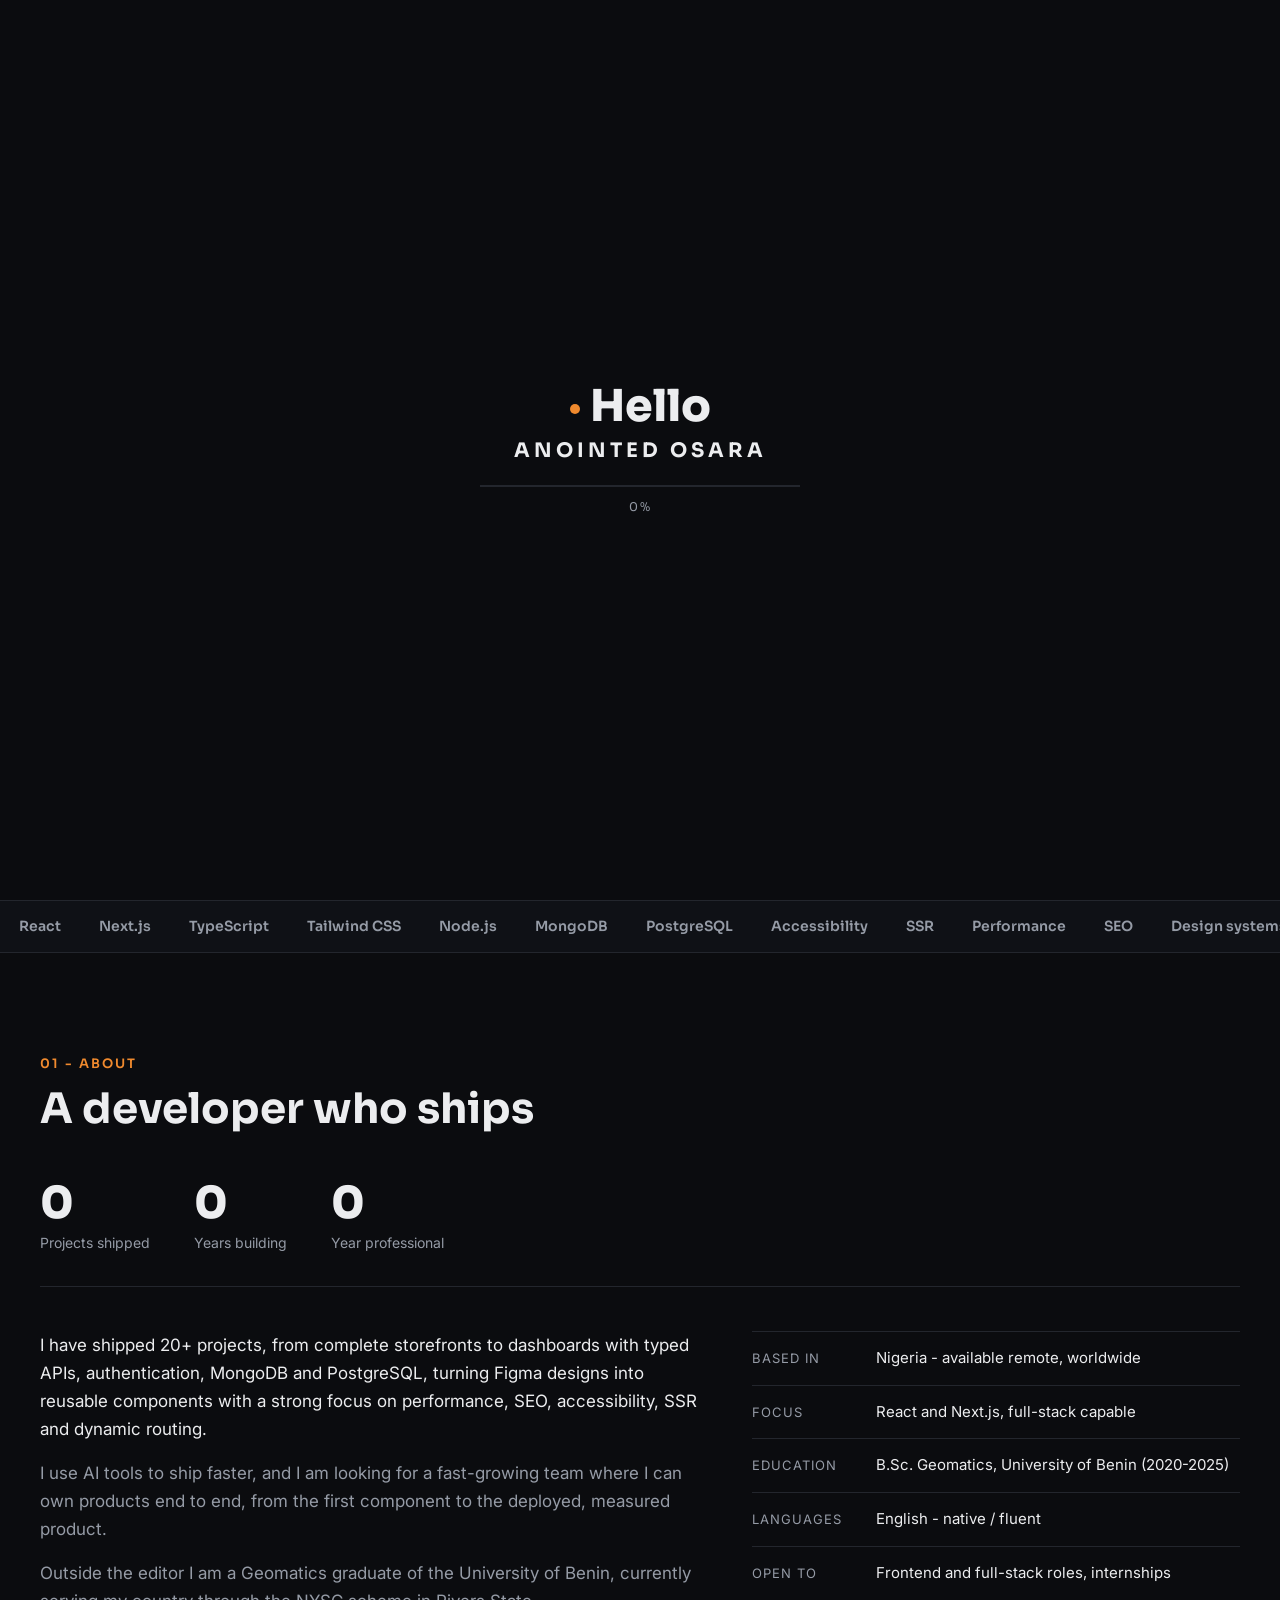
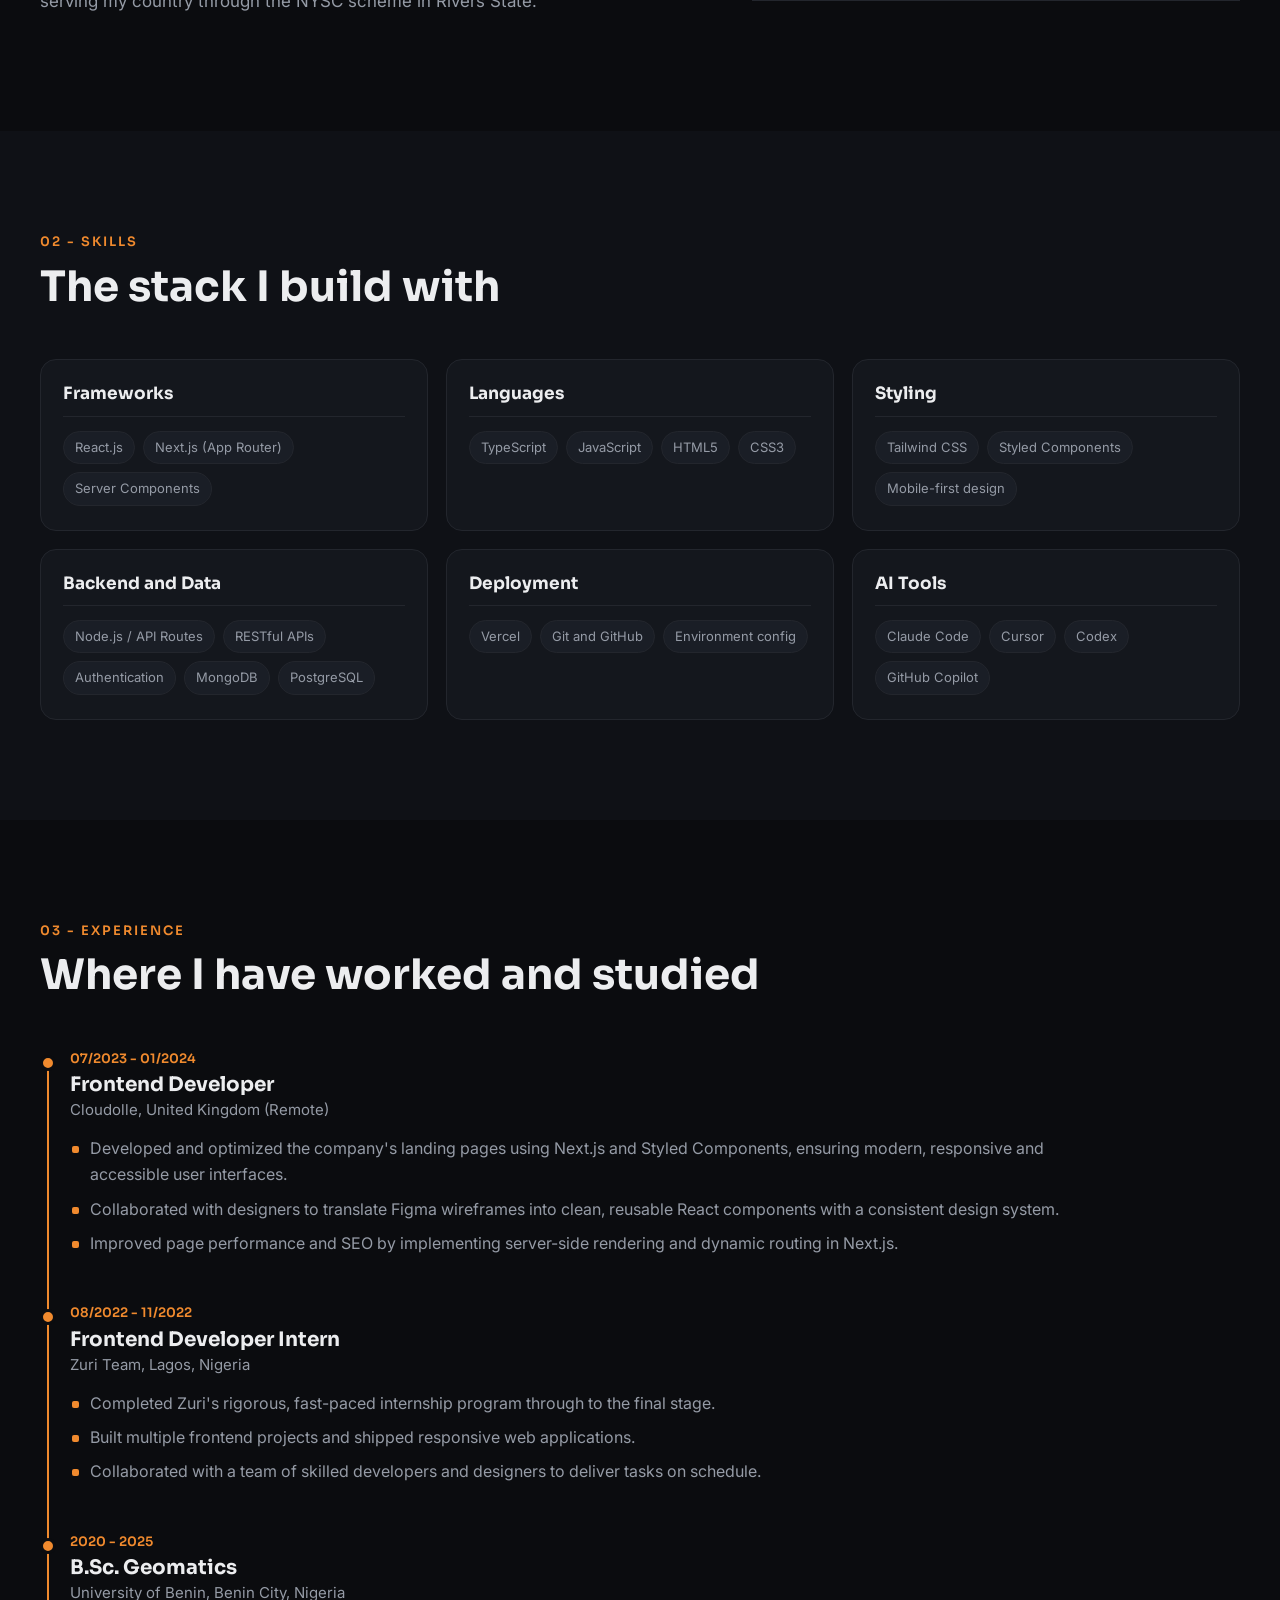
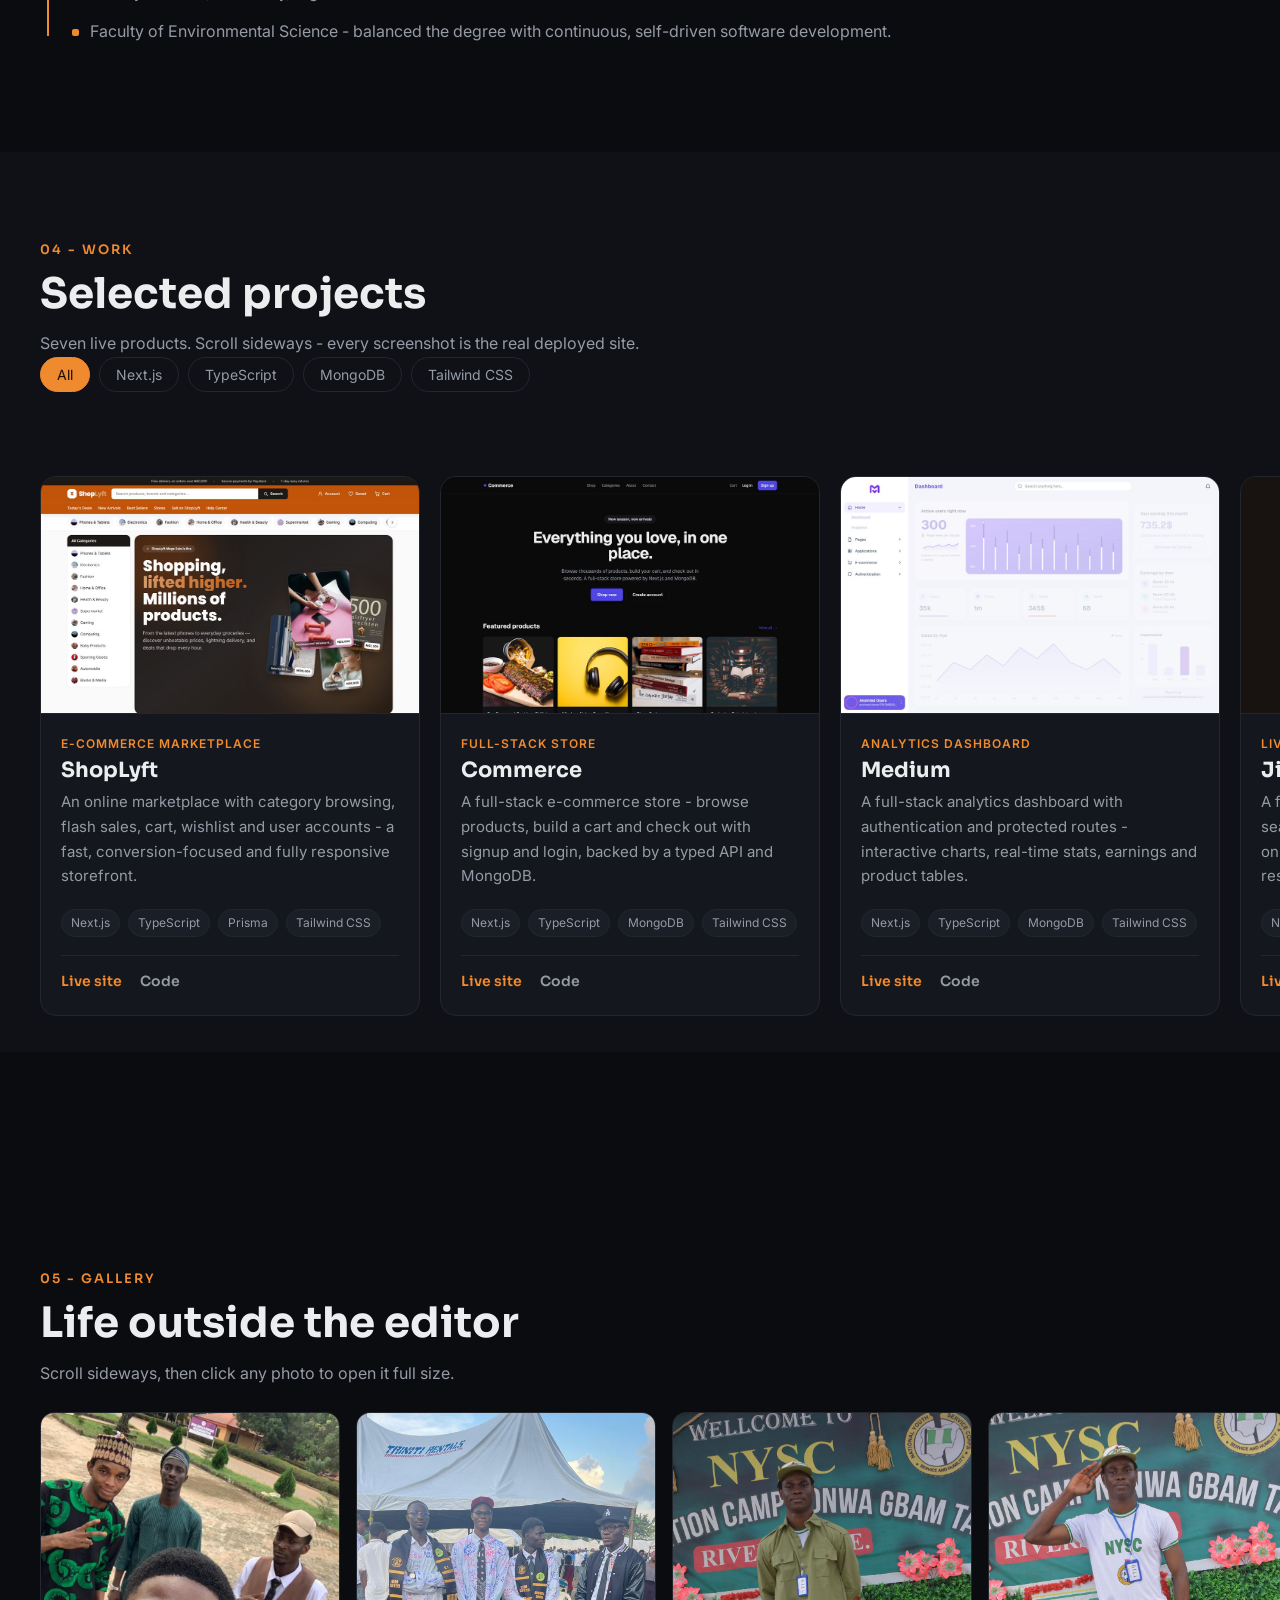
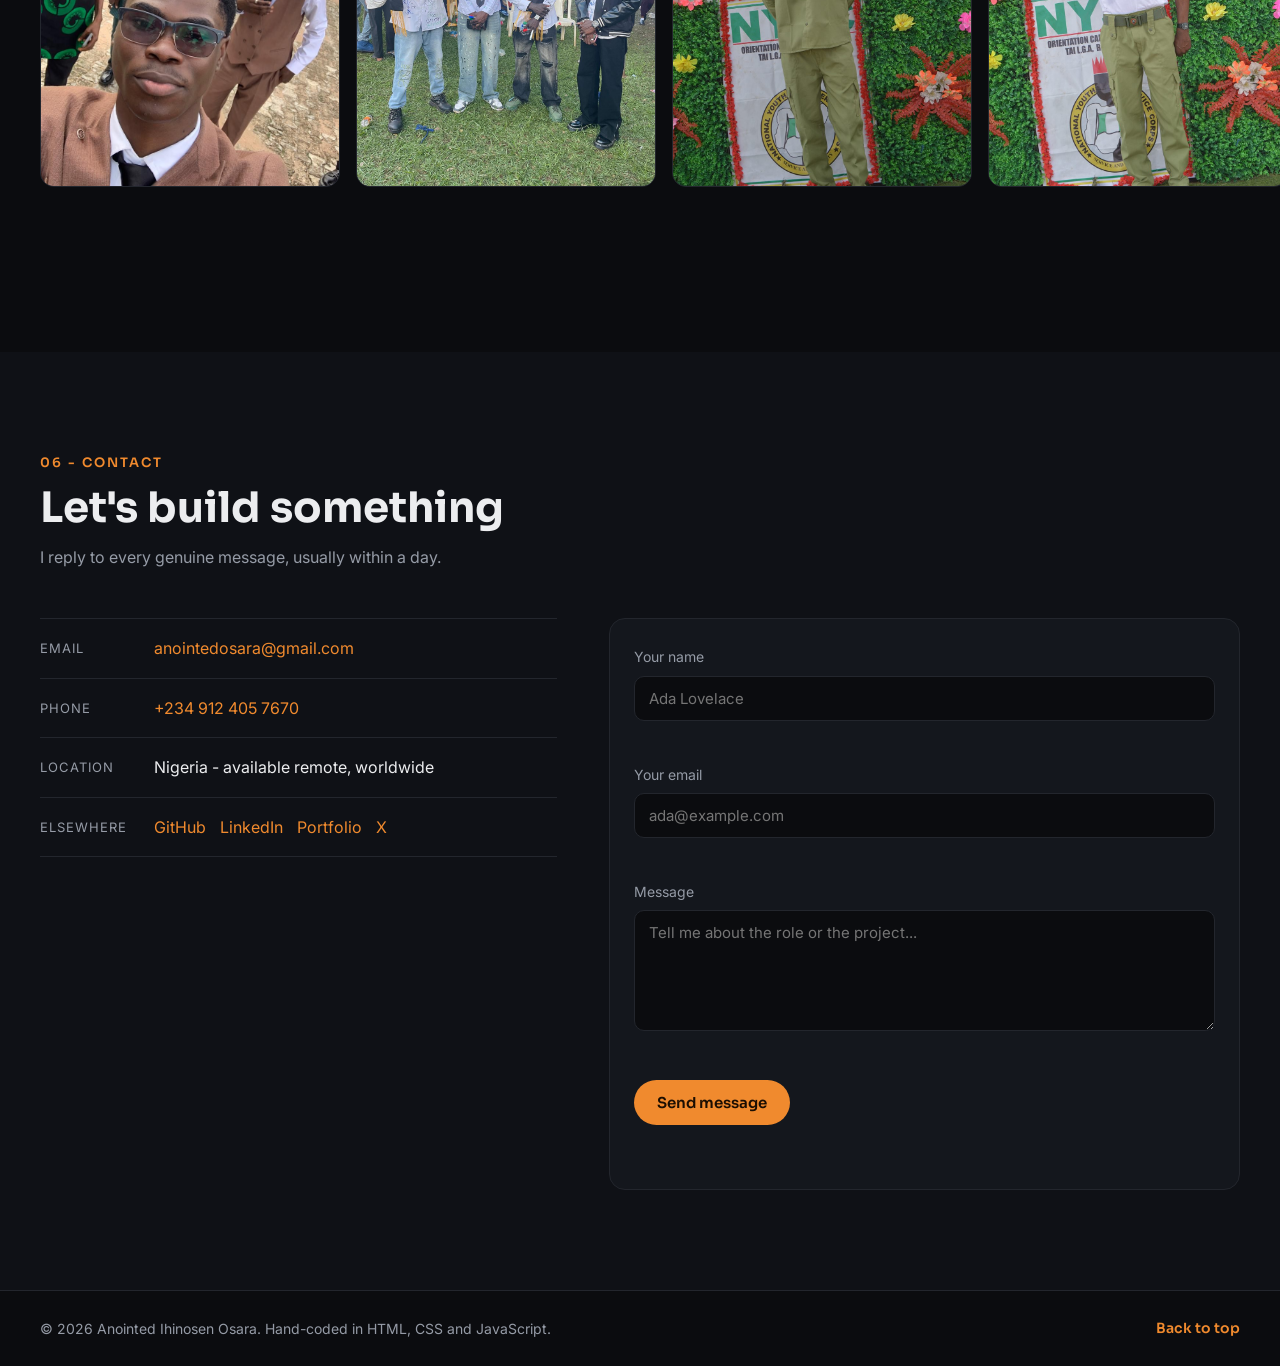
==== commit 816aee5b: "Single page personal website for Bincom interview test Hand-coded HTML, CSS and JavaScript - no temp" ====
--- a/index.html
+++ b/index.html
@@ -21,11 +21,28 @@
   <!-- Fonts, then our own stylesheet -->
   <link rel="preconnect" href="https://fonts.googleapis.com">
   <link rel="preconnect" href="https://fonts.gstatic.com" crossorigin>
-  <link href="https://fonts.googleapis.com/css2?family=Sora:wght@400;600;700;800&family=Inter:wght@400;500;600&display=swap" rel="stylesheet">
+  <link href="https://fonts.googleapis.com/css2?family=Anton&family=Sora:wght@400;600;700;800&family=Inter:wght@400;500;600&display=swap" rel="stylesheet">
   <link rel="stylesheet" href="css/style.css">
 </head>
 
 <body>
+
+  <!-- ============================================================
+       WELCOME SCREEN
+       Covers the page while it loads. main.js animates the bar,
+       then slides this whole panel up out of the way.
+       ============================================================ -->
+  <div class="preloader" id="preloader">
+    <div class="preloader-inner">
+      <!-- main.js cycles this through a few languages -->
+      <p class="preloader-hello" id="preloaderHello">Hello</p>
+      <p class="preloader-name" id="preloaderName">Anointed Osara</p>
+      <div class="preloader-bar">
+        <span id="preloaderFill"></span>
+      </div>
+      <p class="preloader-percent" id="preloaderPercent">0%</p>
+    </div>
+  </div>
 
   <!-- Lets keyboard users jump straight past the menu -->
   <a class="skip-link" href="#main">Skip to content</a>
@@ -38,16 +55,15 @@
        HEADER
        ============================================================ -->
   <header class="site-header" id="header">
-    <div class="wrap header-inner">
-
-      <a class="brand" href="#home">
+    <div class="header-inner">
+
+      <a class="brand" href="#home" aria-label="Anointed Osara, home">
         <span class="brand-mark">AO</span>
-        <span class="brand-text">Anointed Osara</span>
       </a>
 
+      <!-- The floating pill of links in the middle -->
       <nav class="nav" id="nav">
         <ul class="nav-list">
-          <li><a class="nav-link" href="#home">Home</a></li>
           <li><a class="nav-link" href="#about">About</a></li>
           <li><a class="nav-link" href="#skills">Skills</a></li>
           <li><a class="nav-link" href="#experience">Experience</a></li>
@@ -63,6 +79,10 @@
           <span id="themeIcon">&#9788;</span>
         </button>
 
+        <a class="pill pill-ghost talk-pill" href="#contact">
+          Let's talk <span class="pill-arrow" aria-hidden="true">&#8599;</span>
+        </a>
+
         <!-- Opens the menu on phones and tablets -->
         <button class="menu-btn" id="menuButton" type="button" aria-label="Menu" aria-expanded="false">
           &#9776;
@@ -82,57 +102,49 @@
          HERO
          ============================================================ -->
     <section class="hero" id="home">
-      <div class="hero-glow"></div>
-
-      <div class="wrap hero-grid">
-
-        <div>
-          <p class="eyebrow">Hello, I'm</p>
-
-          <h1 class="hero-name">Anointed<br>Ihinosen Osara</h1>
-
-          <!-- JavaScript types the job titles into this span -->
-          <p class="hero-role">
-            <span id="typed"></span><span class="caret"></span>
-          </p>
-
-          <p class="hero-intro">
-            AI-first frontend developer with 3 years of experience, including 1 year
-            professional, building scalable, responsive web apps and full-stack
-            products in React and Next.js.
-          </p>
-
-          <div class="hero-actions">
-            <a class="btn btn-primary" href="#work">View my work</a>
-            <a class="btn btn-ghost" href="anointed-osara-cv.pdf" download>Download CV</a>
-            <a class="btn btn-ghost" href="#contact">Get in touch</a>
-          </div>
-
-          <!-- JavaScript counts these up from 0. It reads the
-               target from data-count and the "+" from data-suffix. -->
-          <ul class="stats" id="stats">
-            <li>
-              <strong class="stat-number" data-count="20" data-suffix="+">0</strong>
-              <span>Projects shipped</span>
-            </li>
-            <li>
-              <strong class="stat-number" data-count="3">0</strong>
-              <span>Years building</span>
-            </li>
-            <li>
-              <strong class="stat-number" data-count="1">0</strong>
-              <span>Year professional</span>
-            </li>
-          </ul>
-        </div>
-
-        <figure class="hero-photo reveal">
-          <img src="images/photo-profile.jpg" width="810" height="1080"
-               alt="Anointed Osara standing outdoors in a tan suit and tie">
-          <figcaption>Benin City, Nigeria</figcaption>
-        </figure>
-
-      </div>
+
+      <!-- The background photo and the dark layer over it.
+           aria-hidden because they are decoration, not content. -->
+      <div class="hero-bg" aria-hidden="true">
+        <img src="images/hero-bg.jpg" alt="">
+      </div>
+      <div class="hero-shade" aria-hidden="true"></div>
+
+      <div class="hero-center">
+
+        <a class="scroll-dot" href="#about" aria-label="Scroll to about">
+          <span aria-hidden="true">&darr;</span>
+        </a>
+
+        <p class="hero-hi">Anointed Osara</p>
+
+        <!-- aria-label keeps this readable to screen readers
+             after JavaScript splits it into single letters -->
+        <h1 class="hero-name" aria-label="Frontend developer">
+          <span class="line">Frontend</span>
+          <span class="line">developer.</span>
+        </h1>
+
+        <!-- JavaScript types the job titles into this span -->
+        <p class="hero-tag">
+          <span id="typed"></span><span class="caret"></span>
+        </p>
+
+      </div>
+
+      <!-- The two pills in the bottom corners -->
+      <div class="hero-corners">
+        <a class="pill pill-solid" href="#work">
+          View work <span class="pill-arrow" aria-hidden="true">&#8599;</span>
+        </a>
+        <a class="pill pill-solid" href="#contact">
+          Let's talk <span class="pill-arrow" aria-hidden="true">&#8599;</span>
+        </a>
+      </div>
+    </section>
+
+    <!-- A separate strip under the hero -->
+    <section class="marquee-section">
 
       <!-- The scrolling strip of tool names. The list is written
            twice so the animation can loop without a gap. -->
@@ -178,6 +190,23 @@
           <p class="section-tag">01 - About</p>
           <h2 class="section-title">A developer who ships</h2>
         </div>
+
+        <!-- JavaScript counts these up from 0. It reads the
+             target from data-count and the "+" from data-suffix. -->
+        <ul class="stats" id="stats">
+          <li>
+            <strong class="stat-number" data-count="20" data-suffix="+">0</strong>
+            <span>Projects shipped</span>
+          </li>
+          <li>
+            <strong class="stat-number" data-count="3">0</strong>
+            <span>Years building</span>
+          </li>
+          <li>
+            <strong class="stat-number" data-count="1">0</strong>
+            <span>Year professional</span>
+          </li>
+        </ul>
 
         <div class="about-grid">
 
@@ -316,6 +345,9 @@
 
         <div class="timeline">
 
+          <!-- The orange line. GSAP grows it downwards as you scroll. -->
+          <div class="timeline-line"></div>
+
           <div class="job reveal">
             <div class="job-dot"></div>
             <p class="job-date">07/2023 - 01/2024</p>
@@ -379,14 +411,15 @@
          Each card carries data-tech. The filter buttons carry
          data-filter. JavaScript compares the two.
          ============================================================ -->
-    <section class="section section-alt" id="work">
-      <div class="wrap">
+    <section class="section section-alt h-section" id="work">
+      <div class="wrap h-head">
 
         <div class="section-head reveal">
           <p class="section-tag">04 - Work</p>
           <h2 class="section-title">Selected projects</h2>
           <p class="section-sub">
-            Seven live products. Every screenshot below is the real deployed site.
+            Seven live products. Scroll sideways - every screenshot is the real
+            deployed site.
           </p>
         </div>
 
@@ -399,7 +432,10 @@
         </div>
 
         <p class="filter-note" id="filterNote"></p>
-
+      </div>
+
+      <!-- The row that slides sideways as you scroll -->
+      <div class="h-track">
         <div class="work-grid">
 
           <div class="card work-card reveal" data-tech="nextjs typescript tailwind">
@@ -587,17 +623,20 @@
          Clicking a photo opens the big viewer at the bottom of
          this file. JavaScript reads the image and the caption.
          ============================================================ -->
-    <section class="section" id="gallery">
-      <div class="wrap">
+    <section class="section h-section" id="gallery">
+      <div class="wrap h-head">
 
         <div class="section-head reveal">
           <p class="section-tag">05 - Gallery</p>
           <h2 class="section-title">Life outside the editor</h2>
           <p class="section-sub">
-            Click any photo to open it full size. Arrow keys move between them.
+            Scroll sideways, then click any photo to open it full size.
           </p>
         </div>
-
+      </div>
+
+      <!-- The row that slides sideways as you scroll -->
+      <div class="h-track">
         <div class="gallery-grid">
 
           <figure class="photo reveal" tabindex="0" role="button">
@@ -767,6 +806,11 @@
   <button class="top-btn" id="topButton" type="button" aria-label="Back to top" hidden>&uarr;</button>
 
 
+  <!-- GSAP does the animation. ScrollTrigger is the add-on that
+       starts an animation when an element scrolls into view. -->
+  <script src="https://cdnjs.cloudflare.com/ajax/libs/gsap/3.12.5/gsap.min.js"></script>
+  <script src="https://cdnjs.cloudflare.com/ajax/libs/gsap/3.12.5/ScrollTrigger.min.js"></script>
+
   <script src="js/main.js"></script>
 </body>
 
--- a/css/style.css
+++ b/css/style.css
@@ -165,17 +165,14 @@
    3. HEADER AND MENU
    ========================================================= */
 
+/* The header floats over the hero rather than sitting above
+   it, so the background photo runs to the top of the screen. */
 .site-header {
-  position: sticky;      /* stays at the top as you scroll */
+  position: fixed;
   top: 0;
+  left: 0;
   z-index: 110;
-  background: var(--bg);
-  border-bottom: 1px solid transparent;
-}
-
-/* JavaScript adds this once you have scrolled down a little */
-.site-header.scrolled {
-  border-bottom-color: var(--line);
+  width: 100%;
 }
 
 .header-inner {
@@ -183,57 +180,106 @@
   align-items: center;
   justify-content: space-between;
   gap: 16px;
-  min-height: 68px;
+  padding: 16px var(--gutter);
 }
 
 .brand {
-  display: flex;
-  align-items: center;
-  gap: 10px;
-  color: var(--text);
+  color: #fff;
   font-family: var(--font-title);
   font-weight: 700;
 }
 
 .brand:hover {
-  color: var(--text);
+  color: #fff;
 }
 
 .brand-mark {
-  width: 34px;
-  height: 34px;
-  border-radius: 10px;
+  display: block;
+  width: 38px;
+  height: 38px;
+  border-radius: 50%;
+  background: rgba(255, 255, 255, 0.1);
+  border: 1px solid rgba(255, 255, 255, 0.18);
+  color: #fff;
+  font-size: 13px;
+  line-height: 36px;
+  text-align: center;
+}
+
+/* ----- The pill of links in the middle ----- */
+
+.nav-list {
+  display: flex;
+  gap: 2px;
+  padding: 5px;
+  border: 1px solid rgba(255, 255, 255, 0.14);
+  border-radius: 999px;
+  background: rgba(20, 20, 24, 0.55);
+  /* Blurs whatever is behind the pill */
+  backdrop-filter: blur(12px);
+}
+
+.nav-link {
+  display: block;
+  padding: 7px 15px;
+  border-radius: 999px;
+  color: rgba(255, 255, 255, 0.7);
+  font-size: 14px;
+  font-weight: 500;
+}
+
+.nav-link:hover {
+  background: rgba(255, 255, 255, 0.1);
+  color: #fff;
+}
+
+/* JavaScript adds this to the link for the section you are reading */
+.nav-link.active {
+  background: rgba(255, 255, 255, 0.16);
+  color: #fff;
+}
+
+/* ----- Pill buttons ----- */
+
+.pill {
+  display: inline-flex;
+  align-items: center;
+  gap: 8px;
+  padding: 10px 18px;
+  border-radius: 999px;
+  font-family: var(--font-text);
+  font-size: 14px;
+  font-weight: 500;
+  white-space: nowrap;
+}
+
+/* See-through, for use on top of the hero photo */
+.pill-ghost {
+  border: 1px solid rgba(255, 255, 255, 0.18);
+  background: rgba(20, 20, 24, 0.55);
+  backdrop-filter: blur(12px);
+  color: #fff;
+}
+
+.pill-ghost:hover {
+  background: rgba(255, 255, 255, 0.16);
+  color: #fff;
+}
+
+/* Solid white, for the two corners of the hero */
+.pill-solid {
+  background: #fff;
+  color: #14171d;
+}
+
+.pill-solid:hover {
   background: var(--accent);
   color: var(--on-accent);
-  font-size: 13px;
-  line-height: 34px;
-  text-align: center;
-}
-
-.nav-list {
-  display: flex;
-  gap: 4px;
-}
-
-.nav-link {
-  display: block;
-  padding: 8px 12px;
-  border-radius: 8px;
-  color: var(--muted);
+}
+
+.pill-arrow {
   font-size: 15px;
-  font-weight: 500;
-}
-
-.nav-link:hover {
-  background: var(--panel);
-  color: var(--text);
-}
-
-/* JavaScript adds this to the link for the section you are reading */
-.nav-link.active {
-  color: var(--text);
-  border-bottom: 2px solid var(--accent);
-  border-radius: 8px 8px 0 0;
+  line-height: 1;
 }
 
 .header-tools {
@@ -243,24 +289,27 @@
   z-index: 116;
 }
 
-/* The theme button and the hamburger button */
+/* The theme button and the hamburger button. They float over
+   the hero photo, so they are styled like the pills rather
+   than using the page colours. */
 .icon-btn,
 .menu-btn {
   width: 38px;
   height: 38px;
   padding: 0;
-  border: 1px solid var(--line);
-  border-radius: 10px;
-  background: none;
-  color: var(--text);
-  font-size: 16px;
+  border: 1px solid rgba(255, 255, 255, 0.18);
+  border-radius: 50%;
+  background: rgba(20, 20, 24, 0.55);
+  backdrop-filter: blur(12px);
+  color: #fff;
+  font-size: 15px;
   line-height: 1;
   cursor: pointer;
 }
 
 .icon-btn:hover,
 .menu-btn:hover {
-  border-color: var(--accent);
+  background: rgba(255, 255, 255, 0.16);
 }
 
 /* The hamburger is hidden on big screens. Section 11 shows it. */
@@ -289,64 +338,105 @@
    4. HERO (the big first screen)
    ========================================================= */
 
+/* A full screen panel with the photo behind the text */
 .hero {
   position: relative;
-  padding-top: 100px;
+  display: flex;
+  align-items: center;
+  justify-content: center;
+  min-height: 100vh;
+  padding: 120px var(--gutter);
   overflow: hidden;
-}
-
-/* The soft orange glow in the top corner */
-.hero-glow {
+  background: #0a0a0c;
+}
+
+/* The background photo fills the whole panel */
+.hero-bg {
   position: absolute;
-  top: -220px;
-  right: -140px;
-  width: 620px;
-  height: 620px;
+  top: 0;
+  left: 0;
+  width: 100%;
+  height: 100%;
+}
+
+.hero-bg img {
+  width: 100%;
+  height: 100%;
+  object-fit: cover;
+}
+
+/* A dark layer so the white text stays readable on top */
+.hero-shade {
+  position: absolute;
+  top: 0;
+  left: 0;
+  width: 100%;
+  height: 100%;
+  background:
+    radial-gradient(ellipse at center, rgba(0, 0, 0, 0.1), rgba(0, 0, 0, 0.6)),
+    linear-gradient(rgba(0, 0, 0, 0.45), transparent 30%, transparent 60%, rgba(0, 0, 0, 0.55));
+}
+
+.hero-center {
+  position: relative;   /* sits above the two layers above */
+  text-align: center;
+  color: #fff;
+}
+
+/* The small round arrow above the name */
+.scroll-dot {
+  display: inline-flex;
+  align-items: center;
+  justify-content: center;
+  width: 38px;
+  height: 38px;
+  margin-bottom: 26px;
+  border: 1px solid rgba(255, 255, 255, 0.25);
   border-radius: 50%;
-  background: var(--accent-soft);
-  filter: blur(90px);    /* turns the circle into a soft cloud */
-}
-
-.hero-grid {
-  position: relative;
-  display: grid;
-  grid-template-columns: 1.3fr 0.8fr;   /* text wider than photo */
-  gap: 60px;
+  color: #fff;
+  font-size: 15px;
+}
+
+.scroll-dot:hover {
+  background: #fff;
+  color: #14171d;
+}
+
+.hero-hi {
+  margin: 0 0 6px;
+  color: rgba(255, 255, 255, 0.92);
+  font-family: var(--font-title);
+  font-size: 30px;
+  font-weight: 400;
+}
+
+/* The huge headline. Anton is a tall, narrow, heavy font,
+   so it fills the screen without the lines running long. */
+.hero-name {
+  margin: 0;
+  font-family: "Anton", Arial, sans-serif;
+  font-size: 150px;
+  font-weight: 400;
+  line-height: 0.9;
+  letter-spacing: -1px;
+  color: #fff;
+  text-transform: none;
+}
+
+.hero-tag {
+  display: flex;
   align-items: center;
-  padding-bottom: 76px;
-}
-
-.eyebrow {
-  margin: 0 0 10px;
-  color: var(--accent);
-  font-family: var(--font-title);
-  font-size: 14px;
-  font-weight: 600;
-  letter-spacing: 2px;
-  text-transform: uppercase;
-}
-
-.hero-name {
-  margin-bottom: 18px;
-  font-size: 68px;
-  font-weight: 800;
-}
-
-.hero-role {
-  display: flex;
-  align-items: center;
-  min-height: 48px;
-  margin-bottom: 14px;
-  color: var(--accent);
-  font-family: var(--font-title);
-  font-size: 24px;
-  font-weight: 600;
+  justify-content: center;
+  min-height: 26px;
+  margin: 18px 0 0;
+  color: rgba(255, 255, 255, 0.75);
+  font-size: 15px;
 }
 
 /* The blinking bar after the typed words */
 .caret {
   width: 2px;
-  height: 26px;
+  height: 16px;
   margin-left: 3px;
   background: var(--accent);
   animation: blink 1s infinite;
@@ -356,18 +446,50 @@
   50% { opacity: 0; }
 }
 
-.hero-intro {
-  max-width: 560px;
-  color: var(--muted);
-  font-size: 17px;
-}
-
-.hero-actions {
+/* The two pills in the bottom corners of the hero */
+.hero-corners {
+  position: absolute;
+  bottom: 28px;
+  left: 0;
+  z-index: 2;
+  display: flex;
+  justify-content: space-between;
+  width: 100%;
+  padding: 0 var(--gutter);
+}
+
+/* ----- The three numbers, now at the top of About ----- */
+
+.stats {
   display: flex;
   flex-wrap: wrap;
-  gap: 12px;
-  margin: 26px 0 34px;
-}
+  gap: 44px;
+  margin-bottom: 44px;
+  padding-bottom: 32px;
+  border-bottom: 1px solid var(--line);
+}
+
+.stats li {
+  display: flex;
+  flex-direction: column;
+}
+
+/* JavaScript counts these numbers up from 0 */
+.stat-number {
+  color: var(--text);
+  font-family: var(--font-title);
+  font-size: 44px;
+  font-weight: 800;
+  line-height: 1;
+}
+
+.stats span {
+  margin-top: 6px;
+  color: var(--muted);
+  font-size: 14px;
+}
+
+/* ----- Buttons used elsewhere on the page ----- */
 
 .btn {
   display: inline-block;
@@ -392,77 +514,13 @@
   box-shadow: 0 10px 24px var(--accent-soft);
 }
 
-.btn-ghost {
-  border-color: var(--line);
-  color: var(--text);
-}
-
-.btn-ghost:hover {
-  border-color: var(--accent);
-  color: var(--accent);
-}
-
-.stats {
-  display: flex;
-  flex-wrap: wrap;
-  gap: 44px;
-  padding-top: 26px;
-  border-top: 1px solid var(--line);
-}
-
-.stats li {
-  display: flex;
-  flex-direction: column;
-}
-
-/* JavaScript counts these numbers up from 0 */
-.stat-number {
-  color: var(--text);
-  font-family: var(--font-title);
-  font-size: 36px;
-  font-weight: 800;
-  line-height: 1;
-}
-
-.stats span {
-  margin-top: 6px;
-  color: var(--muted);
-  font-size: 14px;
-}
-
-.hero-photo {
-  position: relative;
-  max-width: 480px;
-  margin: 0;
-  justify-self: end;
-  border: 1px solid var(--line);
-  border-radius: 20px;
-  overflow: hidden;      /* keeps the photo inside the rounded corners */
-}
-
-.hero-photo img {
-  width: 100%;
-  aspect-ratio: 3 / 4;   /* always 3 wide by 4 tall */
-  object-fit: cover;     /* fill the box and crop the extra */
-  object-position: center 18%;
-}
-
-.hero-photo figcaption {
-  position: absolute;
-  left: 0;
-  bottom: 0;
-  width: 100%;
-  padding: 30px 18px 14px;
-  background: linear-gradient(transparent, rgba(0, 0, 0, 0.75));
-  color: #fff;
-  font-size: 13px;
-  letter-spacing: 1px;
-  text-transform: uppercase;
-}
-
 /* The scrolling strip of tool names. The words are written
    twice in the HTML and we slide the strip left by half its
    width, so the loop never shows a gap. */
+.marquee-section {
+  padding: 0;
+}
+
 .marquee {
   background: var(--bg-alt);
   border-top: 1px solid var(--line);
@@ -643,15 +701,17 @@
   padding-left: 30px;
 }
 
-/* The orange line running down the left */
-.timeline::before {
-  content: "";
+/* The orange line running down the left.
+   transform-origin: top means it grows downwards when
+   JavaScript scales it, rather than out from the middle. */
+.timeline-line {
   position: absolute;
   top: 8px;
   bottom: 8px;
   left: 7px;
   width: 2px;
   background: var(--accent);
+  transform-origin: top center;
 }
 
 .job {
@@ -755,15 +815,46 @@
   font-size: 14px;
 }
 
+/* =========================================================
+   SIDEWAYS SECTIONS
+
+   Work and Gallery stick to the screen while their row of
+   cards slides across. The section is exactly one screen
+   tall, the heading sits at the top, and the row below it
+   is free to be wider than the window.
+   ========================================================= */
+
+.h-section {
+  display: flex;
+  flex-direction: column;
+  justify-content: center;
+  gap: 26px;
+  height: 100vh;
+  padding: 90px 0 40px;
+  overflow: hidden;   /* hides the part of the row that is off-screen */
+}
+
+.h-section .section-head {
+  margin-bottom: 0;
+}
+
+.h-track {
+  width: 100%;
+}
+
+/* ----- Work ----- */
+
 .work-grid {
-  display: grid;
-  grid-template-columns: repeat(3, 1fr);
+  display: flex;
   gap: 20px;
+  width: max-content;      /* as wide as all the cards together */
+  padding: 0 var(--gutter);
 }
 
 .work-card {
   display: flex;
   flex-direction: column;
+  flex: 0 0 380px;         /* fixed width, never shrinks */
   overflow: hidden;
 }
 
@@ -846,13 +937,15 @@
    ========================================================= */
 
 .gallery-grid {
-  display: grid;
-  grid-template-columns: repeat(4, 1fr);
-  gap: 14px;
+  display: flex;
+  gap: 16px;
+  width: max-content;
+  padding: 0 var(--gutter);
 }
 
 .photo {
   position: relative;
+  flex: 0 0 300px;        /* fixed width, never shrinks */
   margin: 0;
   border: 1px solid var(--line);
   border-radius: 14px;
@@ -1125,20 +1218,109 @@
 
 
 /* =========================================================
-   FADE IN ON SCROLL
-   Anything with class="reveal" starts invisible and slightly
-   low. JavaScript adds "visible" when it scrolls into view.
-   ========================================================= */
-
-.reveal {
-  opacity: 0;
-  transform: translateY(22px);
-  transition: opacity 0.6s ease, transform 0.6s ease;
-}
-
-.reveal.visible {
-  opacity: 1;
-  transform: translateY(0);
+   WELCOME SCREEN
+   Covers the page while it loads. GSAP slides it up and out
+   in main.js, then the hero animates in behind it.
+   ========================================================= */
+
+.preloader {
+  position: fixed;
+  top: 0;
+  left: 0;
+  z-index: 300;
+  display: flex;
+  align-items: center;
+  justify-content: center;
+  width: 100%;
+  height: 100%;
+  background: var(--bg);
+}
+
+.preloader-inner {
+  width: 320px;
+  max-width: 70%;
+  text-align: center;
+}
+
+/* The big greeting that cycles through languages */
+.preloader-hello {
+  margin: 0 0 6px;
+  color: var(--text);
+  font-family: var(--font-title);
+  font-size: 44px;
+  font-weight: 800;
+  line-height: 1;
+}
+
+/* The small orange dot in front of it */
+.preloader-hello::before {
+  content: "";
+  display: inline-block;
+  width: 10px;
+  height: 10px;
+  margin-right: 10px;
+  border-radius: 50%;
+  background: var(--accent);
+  vertical-align: middle;
+}
+
+.preloader-name {
+  margin: 0 0 18px;
+  color: var(--text);
+  font-family: var(--font-title);
+  font-size: 20px;
+  font-weight: 700;
+  letter-spacing: 4px;
+  text-transform: uppercase;
+}
+
+/* The thin bar that fills up. JavaScript grows the span. */
+.preloader-bar {
+  height: 2px;
+  background: var(--line);
+  overflow: hidden;
+}
+
+.preloader-bar span {
+  display: block;
+  width: 0;
+  height: 100%;
+  background: var(--accent);
+}
+
+/* The counter on the right of the bar */
+.preloader-percent {
+  margin: 10px 0 0;
+  color: var(--muted);
+  font-family: var(--font-title);
+  font-size: 12px;
+  letter-spacing: 2px;
+}
+
+
+/* =========================================================
+   ANIMATION HOOKS
+   GSAP animates anything with class="reveal" as it scrolls
+   into view. Note that we do NOT hide these in CSS: if GSAP
+   ever fails to load, the content must still be readable.
+   ========================================================= */
+
+/* Each line of the big hero name sits on its own row */
+.hero-name .line {
+  display: block;
+  overflow: hidden;   /* lets the letters slide up from nothing */
+}
+
+/* JavaScript splits the heading into one span per letter.
+   inline-block is what allows each one to be moved. */
+.letter {
+  display: inline-block;
+}
+
+/* Tells the browser these will move, so it prepares for it */
+.hero-bg img,
+.letter {
+  will-change: transform;
 }
 
 
@@ -1150,8 +1332,7 @@
 
 /* ----- Laptops and small desktops ----- */
 @media (max-width: 1100px) {
-  .skills-grid,
-  .work-grid {
+  .skills-grid {
     grid-template-columns: repeat(2, 1fr);
   }
 }
@@ -1163,20 +1344,17 @@
   }
 
   /* Put these side-by-side layouts into one column */
-  .hero-grid,
   .about-grid,
   .contact-grid {
     grid-template-columns: 1fr;
   }
 
-  .hero-photo {
-    max-width: 400px;
-    justify-self: start;
-    order: -1;          /* moves the photo above the text */
-  }
-
   .hero-name {
-    font-size: 48px;
+    font-size: 96px;
+  }
+
+  .hero-hi {
+    font-size: 24px;
   }
 
   .section-title {
@@ -1229,9 +1407,7 @@
     border-left: 3px solid var(--accent);
   }
 
-  .gallery-grid {
-    grid-template-columns: repeat(2, 1fr);
-  }
+
 }
 
 /* ----- Phones ----- */
@@ -1241,21 +1417,35 @@
   }
 
   .hero {
-    padding-top: 56px;
-  }
-
-  .hero-grid {
-    gap: 32px;
-    padding-bottom: 44px;
+    padding: 100px var(--gutter) 90px;
   }
 
   .hero-name {
-    font-size: 36px;
-  }
-
-  .hero-role {
-    min-height: 36px;
-    font-size: 18px;
+    font-size: 54px;
+  }
+
+  .hero-hi {
+    font-size: 19px;
+  }
+
+  .scroll-dot {
+    margin-bottom: 18px;
+  }
+
+  .hero-tag {
+    font-size: 13px;
+  }
+
+  /* Stack the corner pills and centre them */
+  .hero-corners {
+    bottom: 20px;
+    gap: 10px;
+    justify-content: center;
+  }
+
+  .pill {
+    padding: 9px 15px;
+    font-size: 13px;
   }
 
   .section {
@@ -1278,18 +1468,23 @@
     font-size: 28px;
   }
 
-  .brand-text {
-    display: none;
-  }
-
-  .hero-photo {
-    max-width: 100%;
-  }
-
   /* One card per row */
-  .skills-grid,
-  .work-grid {
+  .skills-grid {
     grid-template-columns: 1fr;
+  }
+
+  /* Smaller cards so a whole one fits on a phone screen */
+  .work-card {
+    flex-basis: 78vw;
+  }
+
+  .photo {
+    flex-basis: 62vw;
+  }
+
+  .h-section {
+    gap: 18px;
+    padding: 80px 0 30px;
   }
 
   /* Stack the label above the value */
@@ -1303,6 +1498,8 @@
     gap: 10px;
   }
 
+
+
   /* A phone has no hovering, so always show the caption */
   .photo figcaption {
     opacity: 1;
@@ -1340,13 +1537,9 @@
   .caret {
     animation: none;
   }
-
-  .reveal {
-    opacity: 1;
-    transform: none;
-    transition: none;
-  }
-}
+}
+/* main.js also checks this setting and skips the GSAP
+   animations, showing everything in its finished position. */
 
 
 /* =========================================================
@@ -1360,7 +1553,8 @@
   .top-btn,
   .lightbox,
   .progress,
-  .hero-actions {
+  .preloader,
+  .hero-corners {
     display: none;
   }
 
@@ -1368,9 +1562,4 @@
     background: #fff;
     color: #000;
   }
-
-  .reveal {
-    opacity: 1;
-    transform: none;
-  }
-}
+}
